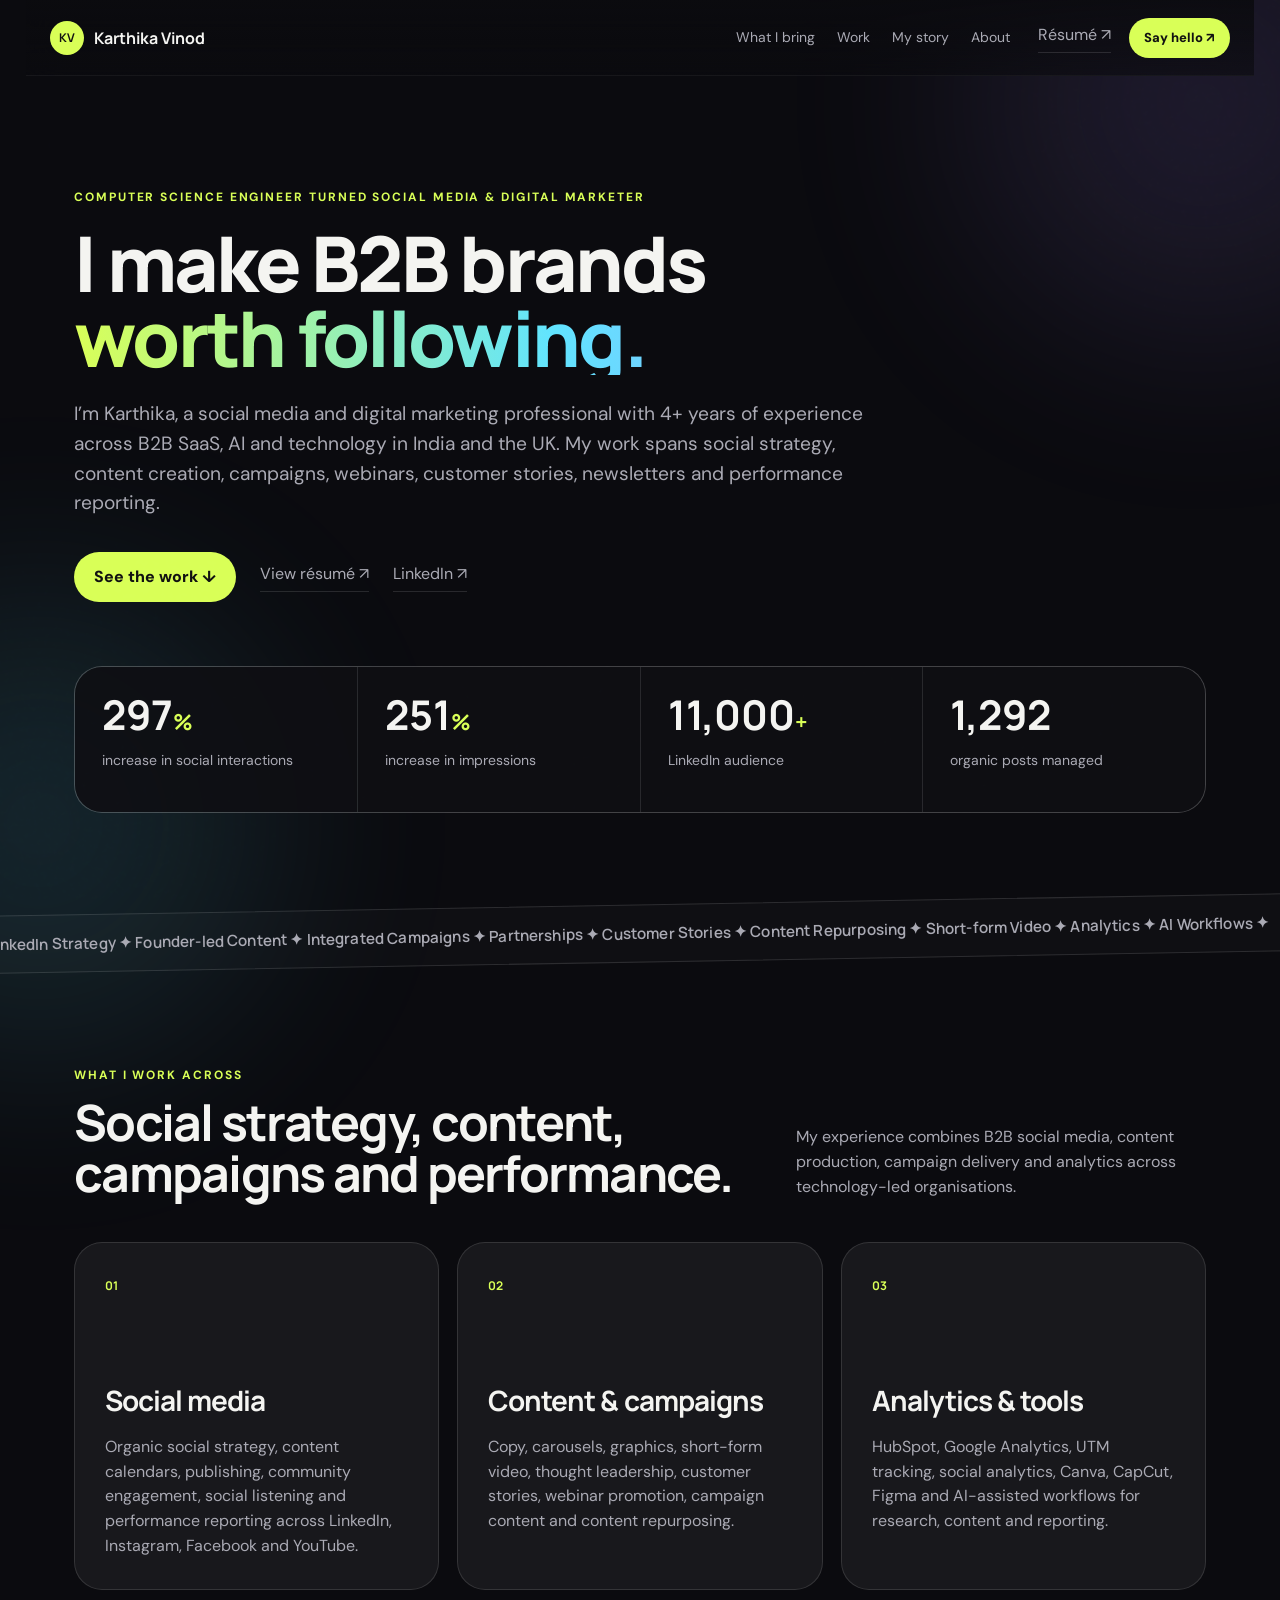
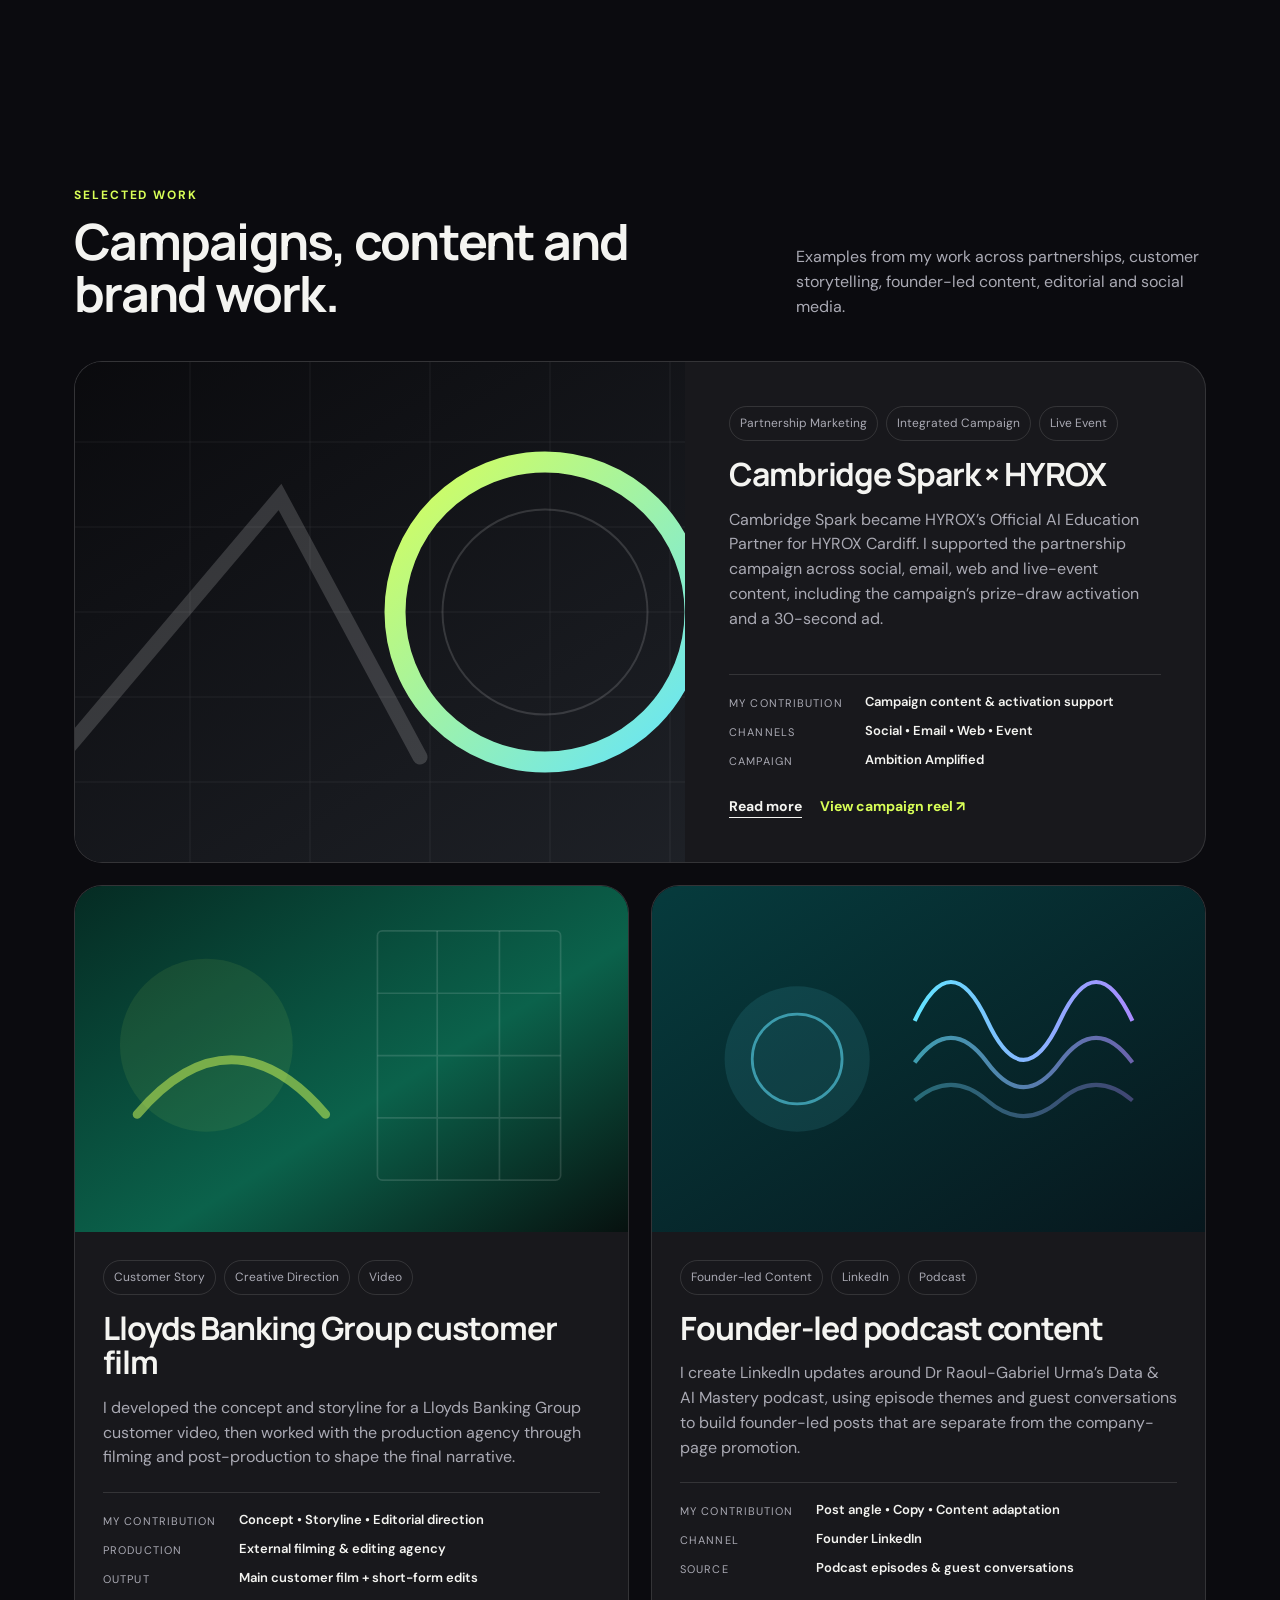
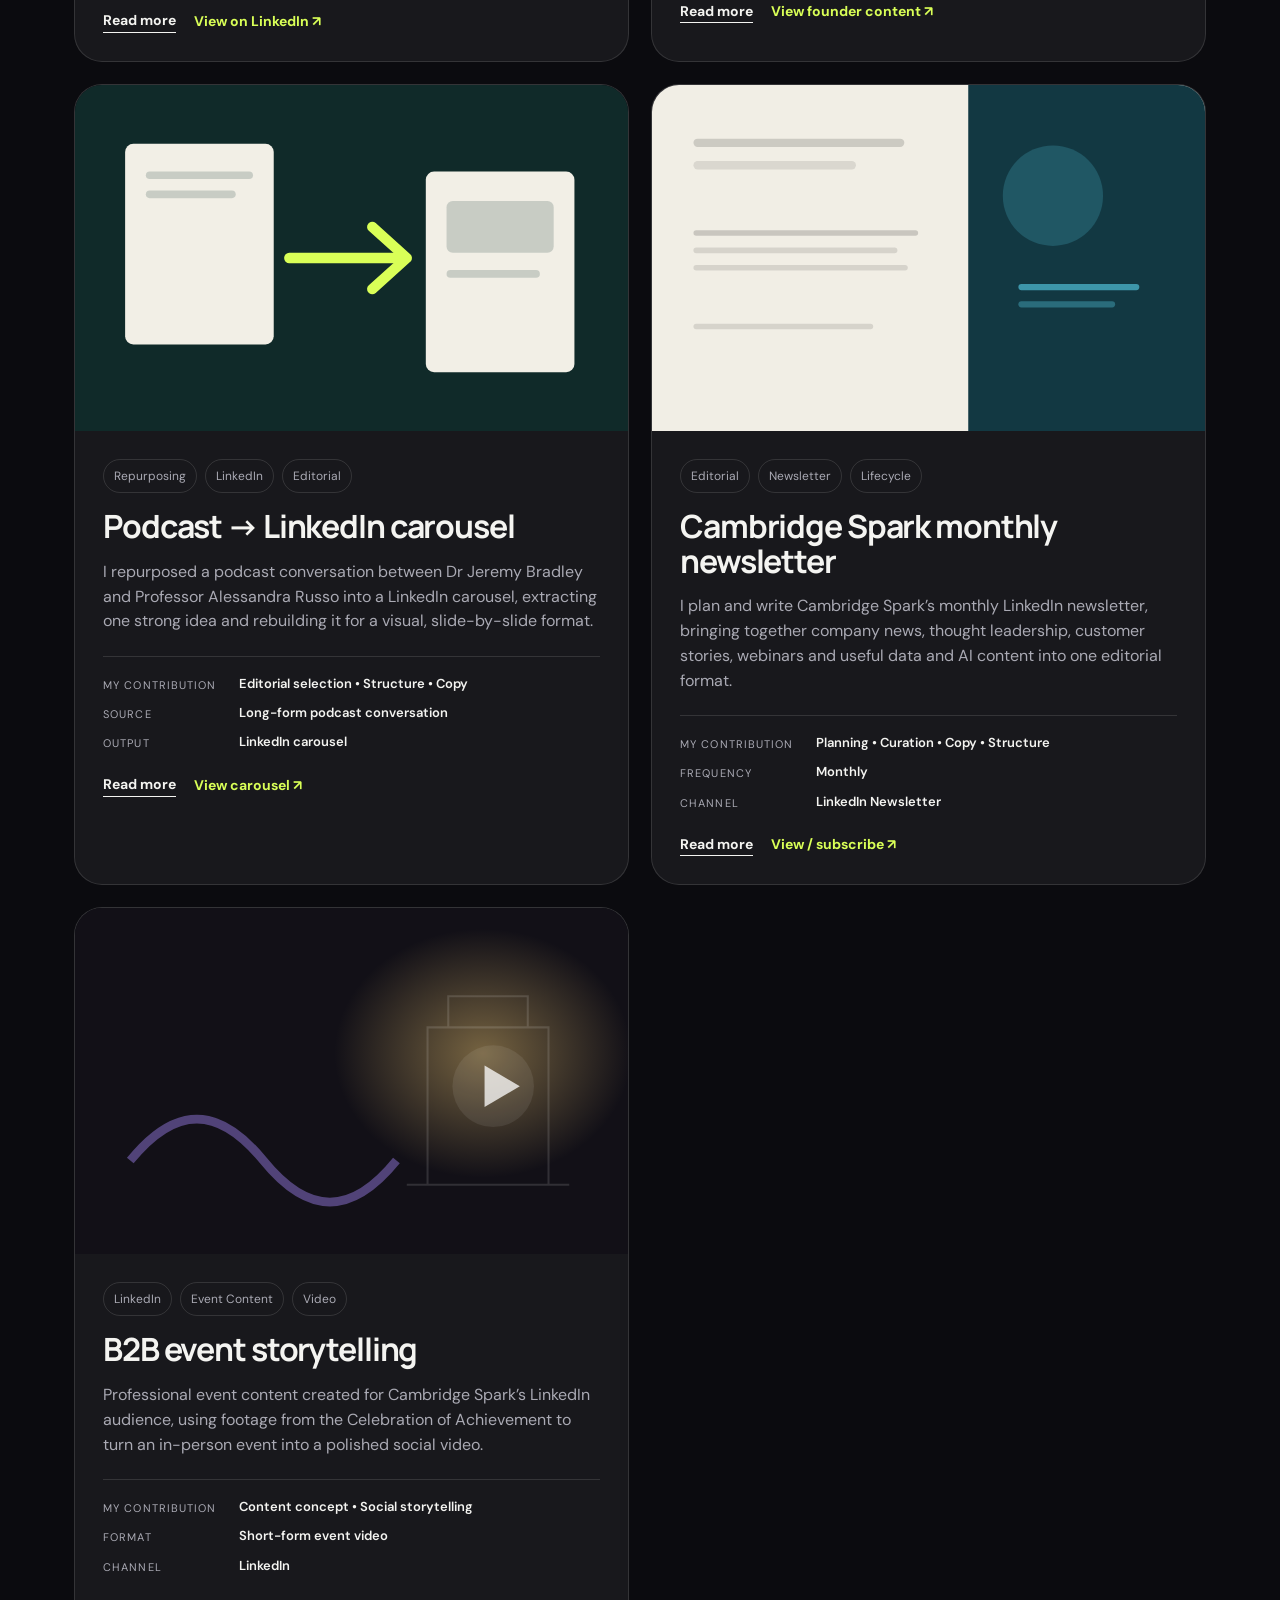
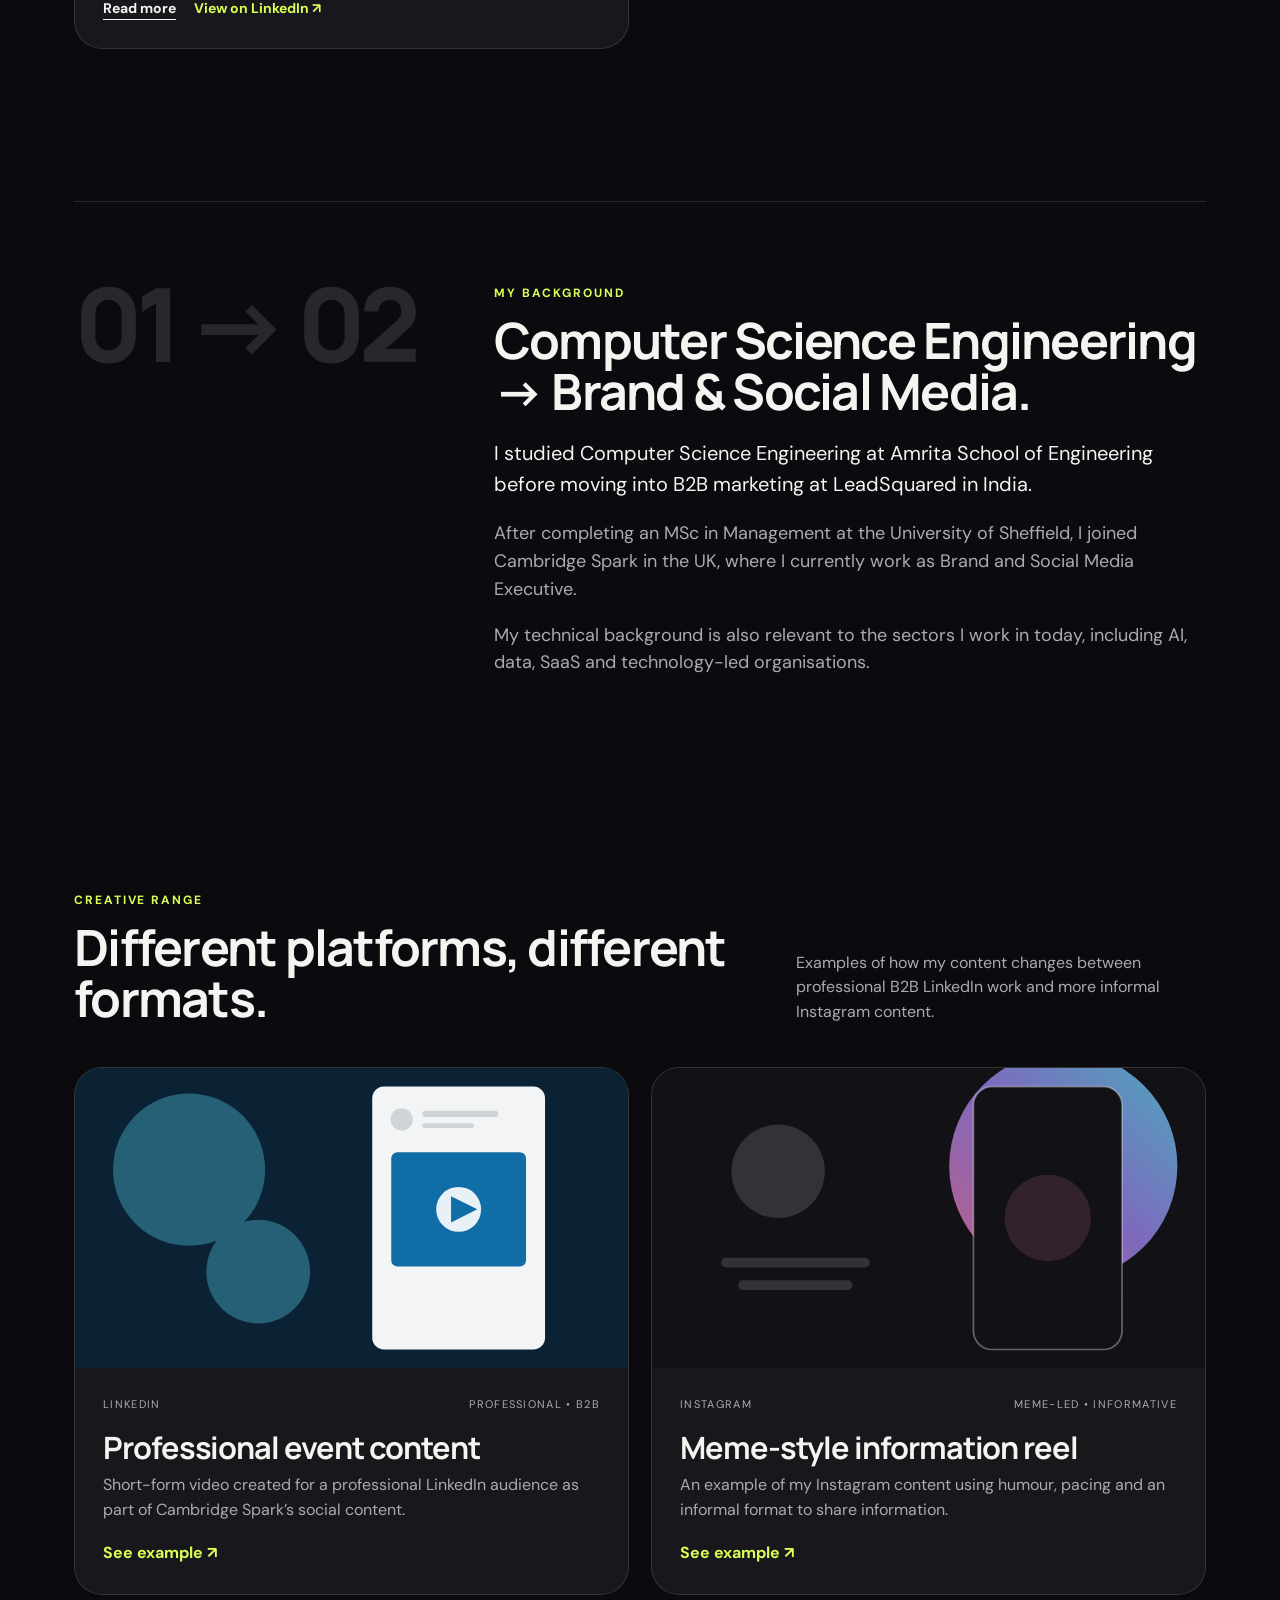
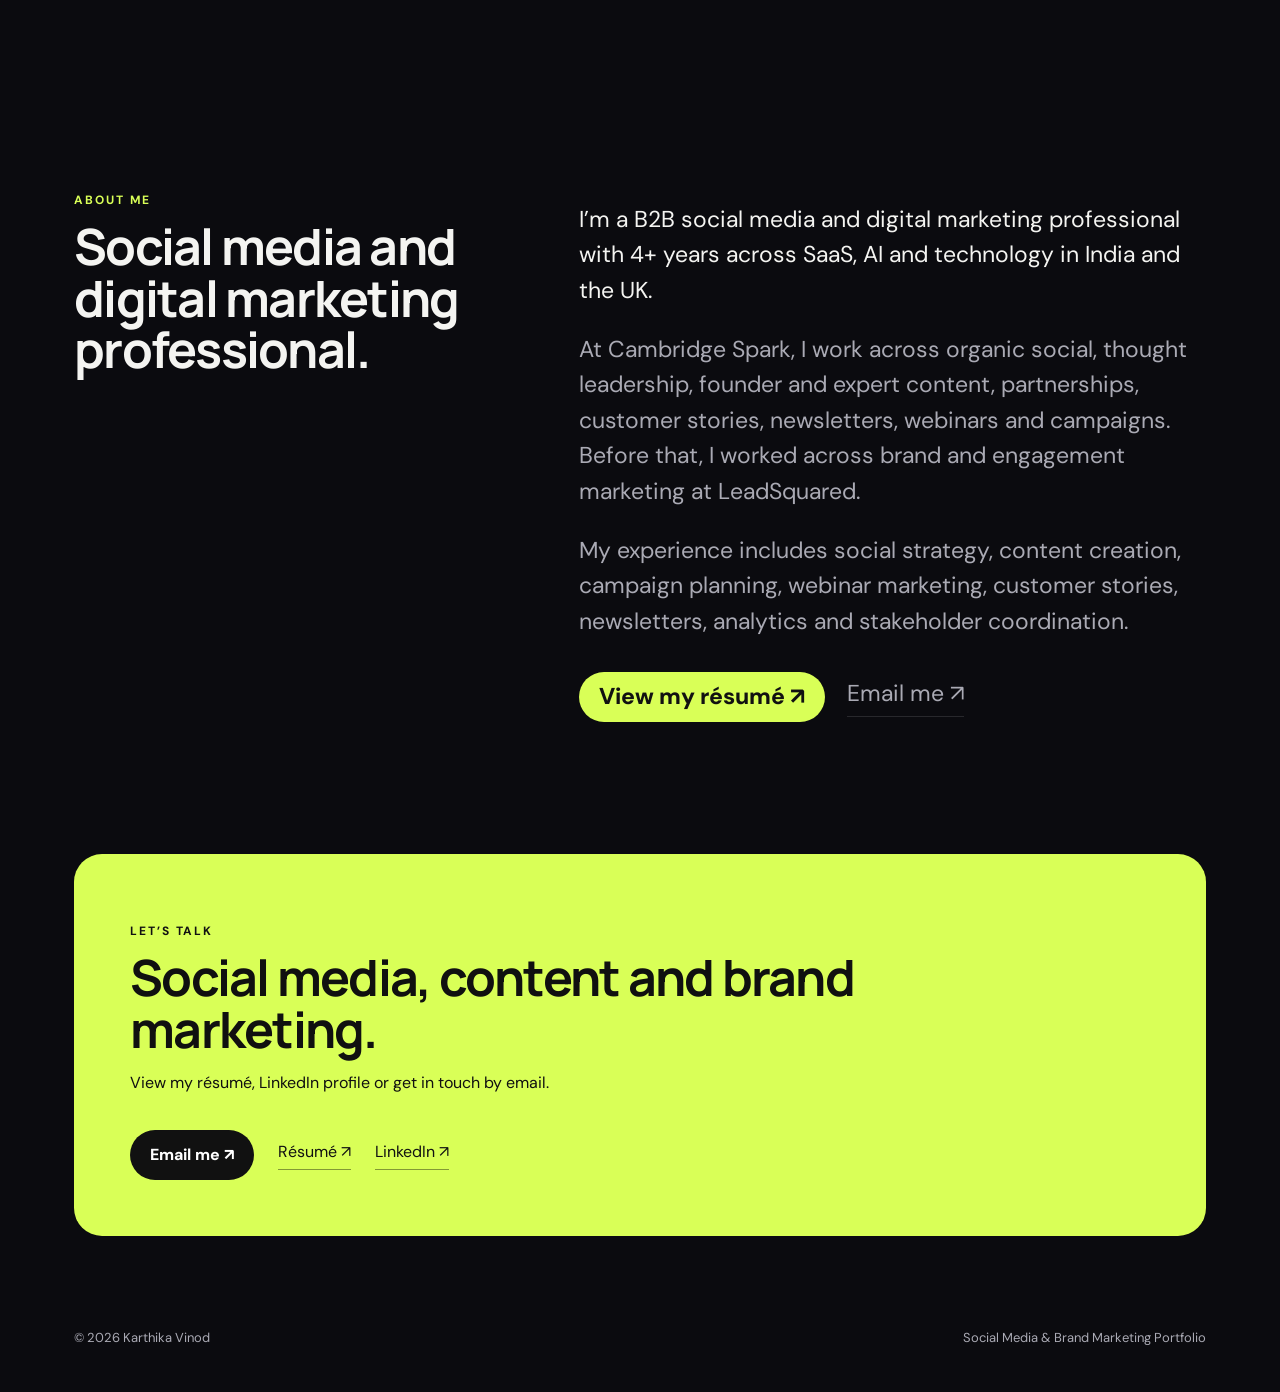
==== index.html @ 97821c0c "initial push" ====
<!doctype html>
<html lang="en">
<head>
  <meta charset="utf-8" />
  <meta name="viewport" content="width=device-width, initial-scale=1" />
  <meta name="description" content="Karthika Vinod — B2B social media, content strategy, campaigns and brand storytelling." />
  <meta name="theme-color" content="#0b0b0f" />
  <title>Karthika Vinod — Social Media & Content Portfolio</title>
  <link rel="preconnect" href="https://fonts.googleapis.com">
  <link rel="preconnect" href="https://fonts.gstatic.com" crossorigin>
  <link href="https://fonts.googleapis.com/css2?family=DM+Sans:wght@400;500;600;700&family=Manrope:wght@500;600;700;800&display=swap" rel="stylesheet">
  <link rel="stylesheet" href="styles.css" />
</head>
<body>
  <div class="noise" aria-hidden="true"></div>
  <div class="orb orb-a" aria-hidden="true"></div>
  <div class="orb orb-b" aria-hidden="true"></div>

  <header class="site-header">
    <a class="brand" href="#top" aria-label="Back to top"><span class="brand-mark">KV</span><span>Karthika Vinod</span></a>
    <nav class="nav" aria-label="Primary navigation">
      <a href="#strengths">What I bring</a>
      <a href="#work">Work</a>
      <a href="#story">My story</a>
      <a href="#about">About</a>
    </nav>
    <div class="header-actions">
      <a class="text-link header-resume" href="resume.html">Résumé ↗</a>
      <a class="button button-small" href="mailto:vinodkarthika2024@gmail.com">Say hello ↗</a>
    </div>
  </header>

  <main id="top">
    <section class="hero section">
      <p class="eyebrow reveal">Computer Science Engineer turned Social Media & Digital Marketer</p>
      <h1 class="hero-title reveal">
        I make B2B brands
        <span class="gradient-text">worth following.</span>
      </h1>
      <p class="hero-copy reveal">
        I’m Karthika, a social media and digital marketing professional with 4+ years of experience across B2B SaaS, AI and technology in India and the UK. My work spans social strategy, content creation, campaigns, webinars, customer stories, newsletters and performance reporting.
      </p>
      <div class="hero-actions reveal">
        <a class="button" href="#work">See the work ↓</a>
        <a class="text-link" href="resume.html">View résumé ↗</a>
        <a class="text-link" href="https://www.linkedin.com/in/karthika-vinod-saritha" target="_blank" rel="noreferrer">LinkedIn ↗</a>
      </div>

      <div class="metrics reveal" aria-label="Selected marketing results">
        <article><strong data-count="297">0</strong><span>%</span><p>increase in social interactions</p></article>
        <article><strong data-count="251">0</strong><span>%</span><p>increase in impressions</p></article>
        <article><strong data-count="11000">0</strong><span>+</span><p>LinkedIn audience</p></article>
        <article><strong data-count="1292">0</strong><span></span><p>organic posts managed</p></article>
      </div>
    </section>

    <section class="ticker" aria-label="Core capabilities">
      <div class="ticker-track">
        <span>LinkedIn Strategy ✦ Founder-led Content ✦ Integrated Campaigns ✦ Partnerships ✦ Customer Stories ✦ Content Repurposing ✦ Short-form Video ✦ Analytics ✦ AI Workflows ✦</span>
        <span aria-hidden="true">LinkedIn Strategy ✦ Founder-led Content ✦ Integrated Campaigns ✦ Partnerships ✦ Customer Stories ✦ Content Repurposing ✦ Short-form Video ✦ Analytics ✦ AI Workflows ✦</span>
      </div>
    </section>

    <section id="strengths" class="section">
      <div class="section-heading reveal">
        <div><p class="eyebrow">What I work across</p><h2>Social strategy, content, campaigns and performance.</h2></div>
        <p>My experience combines B2B social media, content production, campaign delivery and analytics across technology-led organisations.</p>
      </div>
      <div class="strength-grid">
        <article class="strength-card reveal"><span>01</span><h3>Social media</h3><p>Organic social strategy, content calendars, publishing, community engagement, social listening and performance reporting across LinkedIn, Instagram, Facebook and YouTube.</p></article>
        <article class="strength-card reveal"><span>02</span><h3>Content & campaigns</h3><p>Copy, carousels, graphics, short-form video, thought leadership, customer stories, webinar promotion, campaign content and content repurposing.</p></article>
        <article class="strength-card reveal"><span>03</span><h3>Analytics & tools</h3><p>HubSpot, Google Analytics, UTM tracking, social analytics, Canva, CapCut, Figma and AI-assisted workflows for research, content and reporting.</p></article>
      </div>
    </section>

    <section id="work" class="section">
      <div class="section-heading reveal">
        <div><p class="eyebrow">Selected work</p><h2>Campaigns, content and brand work.</h2></div>
        <p>Examples from my work across partnerships, customer storytelling, founder-led content, editorial and social media.</p>
      </div>

      <div class="project-grid">
        <article class="project project-featured reveal" data-project="hyrox">
          <div class="project-visual image-visual"><img class="project-image" src="assets/hyrox-cover.svg" alt="Cambridge Spark x HYROX partnership campaign cover"></div>
          <div class="project-body">
            <div class="tags"><span>Partnership Marketing</span><span>Integrated Campaign</span><span>Live Event</span></div>
            <h3>Cambridge Spark × HYROX</h3>
            <p>Cambridge Spark became HYROX’s Official AI Education Partner for HYROX Cardiff. I supported the partnership campaign across social, email, web and live-event content, including the campaign’s prize-draw activation and a 30-second ad.</p>
            <div class="project-details">
              <div><span>My contribution</span><strong>Campaign content & activation support</strong></div>
              <div><span>Channels</span><strong>Social • Email • Web • Event</strong></div>
              <div><span>Campaign</span><strong>Ambition Amplified</strong></div>
            </div>
            <div class="project-actions"><button class="case-button" type="button" data-open="hyrox">Read more</button><a href="https://www.instagram.com/reel/DXa-N_Osu9W/" target="_blank" rel="noreferrer">View campaign reel ↗</a></div>
          </div>
        </article>

        <article class="project reveal" data-project="lloyds">
          <div class="project-visual image-visual"><img class="project-image" src="assets/lloyds-cover.svg" alt="Lloyds Banking Group customer story cover"></div>
          <div class="project-body">
            <div class="tags"><span>Customer Story</span><span>Creative Direction</span><span>Video</span></div>
            <h3>Lloyds Banking Group customer film</h3>
            <p>I developed the concept and storyline for a Lloyds Banking Group customer video, then worked with the production agency through filming and post-production to shape the final narrative.</p>
            <div class="project-details">
              <div><span>My contribution</span><strong>Concept • Storyline • Editorial direction</strong></div>
              <div><span>Production</span><strong>External filming & editing agency</strong></div>
              <div><span>Output</span><strong>Main customer film + short-form edits</strong></div>
            </div>
            <div class="project-actions"><button class="case-button" type="button" data-open="lloyds">Read more</button><a href="https://www.linkedin.com/feed/update/urn:li:activity:7503075542955511808" target="_blank" rel="noreferrer">View on LinkedIn ↗</a></div>
          </div>
        </article>

        <article class="project reveal" data-project="founder">
          <div class="project-visual image-visual"><img class="project-image" src="assets/founder-cover.svg" alt="Data and AI Mastery founder-led content cover"></div>
          <div class="project-body">
            <div class="tags"><span>Founder-led Content</span><span>LinkedIn</span><span>Podcast</span></div>
            <h3>Founder-led podcast content</h3>
            <p>I create LinkedIn updates around Dr Raoul-Gabriel Urma’s Data & AI Mastery podcast, using episode themes and guest conversations to build founder-led posts that are separate from the company-page promotion.</p>
            <div class="project-details">
              <div><span>My contribution</span><strong>Post angle • Copy • Content adaptation</strong></div>
              <div><span>Channel</span><strong>Founder LinkedIn</strong></div>
              <div><span>Source</span><strong>Podcast episodes & guest conversations</strong></div>
            </div>
            <div class="project-actions"><button class="case-button" type="button" data-open="founder">Read more</button><a href="https://lnkd.in/p/eGTGr_Jq" target="_blank" rel="noreferrer">View founder content ↗</a></div>
          </div>
        </article>

        <article class="project reveal" data-project="repurpose">
          <div class="project-visual image-visual"><img class="project-image" src="assets/repurpose-cover.svg" alt="Podcast to LinkedIn carousel content repurposing cover"></div>
          <div class="project-body">
            <div class="tags"><span>Repurposing</span><span>LinkedIn</span><span>Editorial</span></div>
            <h3>Podcast → LinkedIn carousel</h3>
            <p>I repurposed a podcast conversation between Dr Jeremy Bradley and Professor Alessandra Russo into a LinkedIn carousel, extracting one strong idea and rebuilding it for a visual, slide-by-slide format.</p>
            <div class="project-details">
              <div><span>My contribution</span><strong>Editorial selection • Structure • Copy</strong></div>
              <div><span>Source</span><strong>Long-form podcast conversation</strong></div>
              <div><span>Output</span><strong>LinkedIn carousel</strong></div>
            </div>
            <div class="project-actions"><button class="case-button" type="button" data-open="repurpose">Read more</button><a href="https://www.linkedin.com/feed/update/urn:li:activity:7528792040151744512" target="_blank" rel="noreferrer">View carousel ↗</a></div>
          </div>
        </article>

        <article class="project reveal" data-project="newsletter">
          <div class="project-visual image-visual"><img class="project-image" src="assets/newsletter-cover.svg" alt="Cambridge Spark monthly newsletter cover"></div>
          <div class="project-body">
            <div class="tags"><span>Editorial</span><span>Newsletter</span><span>Lifecycle</span></div>
            <h3>Cambridge Spark monthly newsletter</h3>
            <p>I plan and write Cambridge Spark’s monthly LinkedIn newsletter, bringing together company news, thought leadership, customer stories, webinars and useful data and AI content into one editorial format.</p>
            <div class="project-details">
              <div><span>My contribution</span><strong>Planning • Curation • Copy • Structure</strong></div>
              <div><span>Frequency</span><strong>Monthly</strong></div>
              <div><span>Channel</span><strong>LinkedIn Newsletter</strong></div>
            </div>
            <div class="project-actions"><button class="case-button" type="button" data-open="newsletter">Read more</button><a href="https://www.linkedin.com/build-relation/newsletter-follow?entityUrn=7254837648303808512" target="_blank" rel="noreferrer">View / subscribe ↗</a></div>
          </div>
        </article>

        <article class="project reveal" data-project="eventvideo">
          <div class="project-visual image-visual"><img class="project-image" src="assets/event-video-cover.svg" alt="Professional B2B event video cover"></div>
          <div class="project-body">
            <div class="tags"><span>LinkedIn</span><span>Event Content</span><span>Video</span></div>
            <h3>B2B event storytelling</h3>
            <p>Professional event content created for Cambridge Spark’s LinkedIn audience, using footage from the Celebration of Achievement to turn an in-person event into a polished social video.</p>
            <div class="project-details">
              <div><span>My contribution</span><strong>Content concept • Social storytelling</strong></div>
              <div><span>Format</span><strong>Short-form event video</strong></div>
              <div><span>Channel</span><strong>LinkedIn</strong></div>
            </div>
            <div class="project-actions"><button class="case-button" type="button" data-open="eventvideo">Read more</button><a href="https://www.linkedin.com/feed/update/urn:li:activity:7495420670923800576" target="_blank" rel="noreferrer">View on LinkedIn ↗</a></div>
          </div>
        </article>
      </div>
    </section>

    <section id="story" class="section story-section">
      <div class="story-grid">
        <div class="story-number reveal">01 → 02</div>
        <div class="story-copy reveal">
          <p class="eyebrow">My background</p>
          <h2>Computer Science Engineering → Brand & Social Media.</h2>
          <p>I studied Computer Science Engineering at Amrita School of Engineering before moving into B2B marketing at LeadSquared in India.</p>
          <p>After completing an MSc in Management at the University of Sheffield, I joined Cambridge Spark in the UK, where I currently work as Brand and Social Media Executive.</p>
          <p>My technical background is also relevant to the sectors I work in today, including AI, data, SaaS and technology-led organisations.</p>
        </div>
      </div>
    </section>

    <section id="range" class="section range-section">
      <div class="section-heading reveal">
        <div><p class="eyebrow">Creative range</p><h2>Different platforms, different formats.</h2></div>
        <p>Examples of how my content changes between professional B2B LinkedIn work and more informal Instagram content.</p>
      </div>
      <div class="range-grid">
        <article class="range-card reveal">
          <img class="range-image" src="assets/linkedin-cover.svg" alt="LinkedIn B2B content visual">
          <div class="range-copy">
            <div class="range-topline"><span>LinkedIn</span><span>Professional • B2B</span></div>
            <h3>Professional event content</h3>
            <p>Short-form video created for a professional LinkedIn audience as part of Cambridge Spark’s social content.</p>
            <a href="https://www.linkedin.com/feed/update/urn:li:activity:7495420670923800576" target="_blank" rel="noreferrer">See example ↗</a>
          </div>
        </article>
        <article class="range-card reveal">
          <img class="range-image" src="assets/instagram-cover.svg" alt="Instagram short-form content visual">
          <div class="range-copy">
            <div class="range-topline"><span>Instagram</span><span>Meme-led • Informative</span></div>
            <h3>Meme-style information reel</h3>
            <p>An example of my Instagram content using humour, pacing and an informal format to share information.</p>
            <a href="https://www.instagram.com/reel/DfH8SiNI0qn/" target="_blank" rel="noreferrer">See example ↗</a>
          </div>
        </article>
      </div>
    </section>

    <section id="about" class="section about-section">
      <div class="about-grid">
        <div class="reveal"><p class="eyebrow">About me</p><h2>Social media and digital marketing professional.</h2></div>
        <div class="about-copy reveal">
          <p>I’m a B2B social media and digital marketing professional with 4+ years across SaaS, AI and technology in India and the UK.</p>
          <p>At Cambridge Spark, I work across organic social, thought leadership, founder and expert content, partnerships, customer stories, newsletters, webinars and campaigns. Before that, I worked across brand and engagement marketing at LeadSquared.</p>
          <p>My experience includes social strategy, content creation, campaign planning, webinar marketing, customer stories, newsletters, analytics and stakeholder coordination.</p>
          <div class="about-actions">
            <a class="button" href="resume.html">View my résumé ↗</a>
            <a class="text-link" href="mailto:vinodkarthika2024@gmail.com">Email me ↗</a>
          </div>
        </div>
      </div>
    </section>

    <section class="section contact-section">
      <div class="contact-card reveal">
        <p class="eyebrow">Let’s talk</p>
        <h2>Social media, content and brand marketing.</h2>
        <p>View my résumé, LinkedIn profile or get in touch by email.</p>
        <div class="hero-actions">
          <a class="button" href="mailto:vinodkarthika2024@gmail.com">Email me ↗</a>
          <a class="text-link" href="resume.html">Résumé ↗</a>
          <a class="text-link" href="https://www.linkedin.com/in/karthika-vinod-saritha" target="_blank" rel="noreferrer">LinkedIn ↗</a>
        </div>
      </div>
    </section>
  </main>

  <footer><span>© <span id="year"></span> Karthika Vinod</span><span>Social Media & Brand Marketing Portfolio</span></footer>

  <div class="modal" id="case-modal" aria-hidden="true" role="dialog" aria-modal="true" aria-labelledby="modal-title">
    <div class="modal-backdrop" data-close></div>
    <div class="modal-panel" role="document">
      <button class="modal-close" type="button" aria-label="Close case study" data-close>×</button>
      <p class="eyebrow" id="modal-kicker"></p>
      <h2 id="modal-title"></h2>
      <div id="modal-content"></div>
      <a id="modal-link" class="button" href="#" target="_blank" rel="noreferrer">View the work ↗</a>
    </div>
  </div>

  <script src="script.js"></script>
</body>
</html>
---- styles.css ----
:root{
  --bg:#0b0b0f;--surface:rgba(255,255,255,.055);--surface-strong:rgba(255,255,255,.09);
  --text:#f4f4f1;--muted:#aaaab4;--line:rgba(255,255,255,.12);--lime:#d9ff57;
  --violet:#a98bff;--cyan:#61e4ff;--pink:#ff7eb6;--max:1180px;--radius:28px
}
*{box-sizing:border-box}html{scroll-behavior:smooth}body{margin:0;background:var(--bg);color:var(--text);font-family:"DM Sans",sans-serif;line-height:1.55;overflow-x:hidden}a{color:inherit;text-decoration:none}button{font:inherit}::selection{background:var(--lime);color:#111}
.noise{position:fixed;inset:0;pointer-events:none;z-index:50;opacity:.035;mix-blend-mode:soft-light;background-image:url("data:image/svg+xml,%3Csvg viewBox='0 0 180 180' xmlns='http://www.w3.org/2000/svg'%3E%3Cfilter id='n'%3E%3CfeTurbulence type='fractalNoise' baseFrequency='.9' numOctaves='4' stitchTiles='stitch'/%3E%3C/filter%3E%3Crect width='100%25' height='100%25' filter='url(%23n)' opacity='.8'/%3E%3C/svg%3E")}
.orb{position:fixed;width:36vw;height:36vw;border-radius:50%;filter:blur(110px);opacity:.12;z-index:-1;animation:float 12s ease-in-out infinite}.orb-a{background:var(--violet);top:-10vw;right:-12vw}.orb-b{background:var(--cyan);bottom:-12vw;left:-15vw;animation-delay:-4s}@keyframes float{50%{transform:translate3d(5vw,4vw,0) scale(1.08)}}
.site-header{position:sticky;top:0;z-index:40;height:76px;display:flex;align-items:center;gap:28px;max-width:calc(var(--max) + 48px);margin:auto;padding:0 24px;backdrop-filter:blur(18px);-webkit-backdrop-filter:blur(18px)}
.site-header:before{content:"";position:absolute;inset:0;z-index:-1;background:linear-gradient(to bottom,rgba(11,11,15,.9),rgba(11,11,15,.62));border-bottom:1px solid rgba(255,255,255,.05)}
.brand{display:flex;align-items:center;gap:10px;font-weight:700;font-family:"Manrope",sans-serif;margin-right:auto}.brand-mark{width:34px;height:34px;display:grid;place-items:center;border-radius:50%;background:var(--lime);color:#111;font-size:12px}.nav{display:flex;gap:22px;color:var(--muted);font-size:14px}.nav a:hover{color:var(--text)}.header-actions{display:flex;align-items:center;gap:18px}
.section{max-width:var(--max);margin:0 auto;padding:92px 24px}.hero{padding-top:100px}.eyebrow{text-transform:uppercase;letter-spacing:.16em;font-size:12px;font-weight:700;color:var(--lime)}
.hero-title,h2,h3{font-family:"Manrope",sans-serif;letter-spacing:-.035em}.hero-title{max-width:1000px;margin:18px 0 24px;font-size:clamp(48px,6vw,78px);line-height:.98;font-weight:800}.gradient-text{display:block;color:transparent;background:linear-gradient(90deg,var(--lime),var(--cyan) 48%,var(--violet));-webkit-background-clip:text;background-clip:text}.hero-copy{max-width:800px;color:var(--muted);font-size:clamp(17px,1.5vw,20px)}.hero-actions{display:flex;align-items:center;gap:24px;margin-top:34px;flex-wrap:wrap}
.button{display:inline-flex;align-items:center;justify-content:center;min-height:50px;padding:0 20px;border-radius:999px;background:var(--lime);color:#111;font-weight:800;transition:.25s}.button:hover{transform:translateY(-2px);box-shadow:0 10px 35px rgba(217,255,87,.18)}.button-small{min-height:40px;padding:0 15px;font-size:13px}.text-link{color:var(--muted);border-bottom:1px solid var(--line);padding-bottom:4px;transition:.2s}.text-link:hover{color:var(--text);border-color:var(--text)}
.metrics{display:grid;grid-template-columns:repeat(4,1fr);gap:1px;margin-top:64px;background:var(--line);border:1px solid var(--line);border-radius:var(--radius);overflow:hidden}.metrics article{background:rgba(11,11,15,.88);padding:27px;min-height:145px}.metrics strong{font:700 clamp(28px,3.2vw,44px)/1 "Manrope",sans-serif}.metrics article>span{font:700 22px "Manrope",sans-serif;color:var(--lime)}.metrics p{color:var(--muted);margin:12px 0 0;font-size:14px}
.ticker{overflow:hidden;border-block:1px solid var(--line);padding:17px 0;background:rgba(255,255,255,.02);transform:rotate(-1deg) scale(1.02)}.ticker-track{display:flex;width:max-content;animation:ticker 30s linear infinite}.ticker span{white-space:nowrap;color:var(--muted);font:600 15px "Manrope",sans-serif;padding-right:18px}@keyframes ticker{to{transform:translateX(-50%)}}
.section-heading{display:flex;align-items:end;justify-content:space-between;gap:40px;margin-bottom:42px}.section-heading h2,.about-grid h2,.contact-card h2,.story-copy h2{font-size:clamp(32px,4vw,50px);line-height:1.03;margin:10px 0 0;max-width:780px}.section-heading>p{max-width:410px;color:var(--muted);margin:0}
.strength-grid{display:grid;grid-template-columns:repeat(3,1fr);gap:18px}.strength-card{border:1px solid var(--line);border-radius:var(--radius);padding:30px;background:var(--surface);min-height:285px}.strength-card>span,.process-step>span{font:700 12px "Manrope";color:var(--lime)}.strength-card h3{font-size:28px;margin:82px 0 12px}.strength-card p{color:var(--muted);margin:0}
.project-grid{display:grid;grid-template-columns:repeat(2,minmax(0,1fr));gap:22px}.project{border:1px solid var(--line);border-radius:var(--radius);overflow:hidden;background:var(--surface);transition:transform .35s ease,border-color .35s ease,background .35s ease}.project:hover{transform:translateY(-7px);border-color:rgba(255,255,255,.24);background:var(--surface-strong)}.project-featured{grid-column:1/-1;display:grid;grid-template-columns:1.08fr .92fr}.project-visual{min-height:320px;position:relative;overflow:hidden;background:#111218}.project-featured .project-visual{min-height:430px}.project-image{width:100%;height:100%;min-height:inherit;object-fit:cover;display:block;transition:transform .6s cubic-bezier(.2,.7,.2,1)}.project:hover .project-image{transform:scale(1.02)}.project-body{padding:28px}.project-featured .project-body{display:flex;flex-direction:column;justify-content:center;padding:44px}.tags{display:flex;flex-wrap:wrap;gap:8px;margin-bottom:16px}.tags span{font-size:12px;padding:7px 10px;border:1px solid var(--line);border-radius:999px;color:var(--muted)}.project-kicker{margin:0 0 10px!important;color:var(--lime)!important;font-size:13px!important;font-weight:700}.project h3{margin:0;font-size:clamp(24px,2.5vw,33px);line-height:1.08}.project p{color:var(--muted)}.project-actions{display:flex;gap:18px;align-items:center;margin-top:22px;flex-wrap:wrap}.project-actions a,.case-button{font-weight:700;font-size:14px}.case-button{border:0;background:none;padding:0;color:var(--text);cursor:pointer;border-bottom:1px solid var(--text)}.project-actions a{color:var(--lime)}
.story-section{padding-top:60px}.story-grid{display:grid;grid-template-columns:.42fr 1.58fr;gap:80px;border-top:1px solid var(--line);padding-top:70px}.story-number{font:800 clamp(54px,8vw,110px)/1 "Manrope";letter-spacing:-.07em;color:rgba(255,255,255,.12);white-space:nowrap}.story-copy{max-width:820px}.story-copy>p:not(.eyebrow){color:var(--muted);font-size:18px}.story-copy>p:nth-of-type(2){color:var(--text);font-size:20px}
.range-grid{display:grid;grid-template-columns:1fr 1fr;gap:22px}.range-card{border-radius:var(--radius);position:relative;overflow:hidden;border:1px solid var(--line);background:var(--surface);display:flex;flex-direction:column;min-height:0}.range-image{position:relative;width:100%;height:300px;object-fit:cover;display:block;transition:transform .6s cubic-bezier(.2,.7,.2,1)}.range-card:hover .range-image{transform:scale(1.02)}.range-overlay{display:none}.range-card>*:not(.range-image){position:relative;z-index:2}.range-topline{display:flex;justify-content:space-between;gap:16px;font-size:11px;text-transform:uppercase;letter-spacing:.12em;color:var(--muted);margin-bottom:18px}.range-card h3{font-size:clamp(25px,2.4vw,32px);line-height:1.05;margin:0 0 10px}.range-card p{max-width:520px;color:var(--muted);margin:0}.range-card a{margin-top:18px;font-weight:700;color:var(--lime)}
.process-grid{display:grid;grid-template-columns:repeat(4,1fr);border:1px solid var(--line);border-radius:var(--radius);overflow:hidden}.process-step{padding:28px;min-height:280px;border-right:1px solid var(--line);background:rgba(255,255,255,.025);transition:.3s}.process-step:last-child{border-right:0}.process-step:hover{background:rgba(255,255,255,.07)}.process-step h3{font-size:25px;margin:68px 0 12px}.process-step p{color:var(--muted);font-size:14px}
.about-grid{display:grid;grid-template-columns:.82fr 1.18fr;gap:70px}.about-copy{font-size:clamp(18px,1.8vw,23px);color:var(--muted)}.about-copy p:first-child{color:var(--text)}.about-actions{display:flex;align-items:center;gap:22px;margin-top:32px;flex-wrap:wrap}
.contact-section{padding-top:40px}.contact-card{padding:56px;border-radius:var(--radius);background:var(--lime);color:#101010}.contact-card .eyebrow{color:#111}.contact-card p{max-width:680px}.contact-card .button{background:#111;color:#fff}.contact-card .text-link{color:#111;border-color:rgba(0,0,0,.4)}
footer{max-width:var(--max);margin:auto;padding:0 24px 44px;display:flex;justify-content:space-between;color:var(--muted);font-size:13px}.reveal{opacity:0;transform:translateY(24px);transition:opacity .75s cubic-bezier(.2,.7,.2,1),transform .75s cubic-bezier(.2,.7,.2,1)}.reveal.visible{opacity:1;transform:none}
.modal{position:fixed;inset:0;z-index:100;display:none}.modal.open{display:block}.modal-backdrop{position:absolute;inset:0;background:rgba(0,0,0,.74);backdrop-filter:blur(10px)}.modal-panel{position:absolute;right:18px;top:18px;bottom:18px;width:min(620px,calc(100vw - 36px));overflow:auto;border-radius:26px;background:#15151b;border:1px solid var(--line);padding:54px 46px 44px;animation:panelIn .35s ease both}@keyframes panelIn{from{transform:translateX(35px);opacity:0}}.modal-close{position:absolute;right:22px;top:18px;border:0;background:none;color:#fff;font-size:34px;cursor:pointer}.modal-panel h2{font-size:34px;line-height:1.02;margin:12px 0 26px}.modal-panel h4{font:700 15px "Manrope";margin:26px 0 7px}.modal-panel p{color:var(--muted)}.modal-panel .button{margin-top:25px}
@media(max-width:900px){.nav{display:none}.header-resume{display:none}.metrics{grid-template-columns:1fr 1fr}.strength-grid{grid-template-columns:1fr}.project-grid{grid-template-columns:1fr}.project-featured{grid-column:auto;display:block}.project-featured .project-visual{min-height:370px}.range-grid,.about-grid,.story-grid{grid-template-columns:1fr}.story-grid{gap:20px}.process-grid{grid-template-columns:1fr 1fr}.process-step:nth-child(2){border-right:0}.process-step{border-bottom:1px solid var(--line)}.section-heading{display:block}.section-heading>p{margin-top:18px}}
@media(max-width:600px){.site-header{height:66px;padding:0 18px}.brand span:last-child{display:none}.section{padding:78px 18px}.hero-title{font-size:clamp(42px,12vw,56px)}.metrics{grid-template-columns:1fr 1fr;margin-top:56px}.metrics article{padding:20px;min-height:126px}.project-body,.project-featured .project-body{padding:24px}.range-image{height:240px}.range-copy{padding:24px}.process-grid{grid-template-columns:1fr}.process-step{border-right:0;min-height:220px}.process-step h3{margin-top:52px}.contact-card{padding:38px 26px}footer{padding:0 18px 30px;flex-direction:column;gap:8px}.modal-panel{padding:50px 28px 34px}}

.range-copy{padding:28px;display:flex;flex-direction:column;flex:1}

.project-details{
  display:grid;
  gap:10px;
  margin:22px 0 4px;
  padding-top:18px;
  border-top:1px solid var(--line);
}
.project-details div{
  display:grid;
  grid-template-columns:120px 1fr;
  gap:16px;
  align-items:start;
}
.project-details span{
  color:var(--muted);
  font-size:11px;
  text-transform:uppercase;
  letter-spacing:.1em;
  padding-top:2px;
}
.project-details strong{
  font-size:13px;
  line-height:1.45;
  font-weight:600;
  color:var(--text);
}
.project-featured .project-details{margin-top:26px}
@media(max-width:600px){
  .project-details div{grid-template-columns:1fr;gap:2px}
}
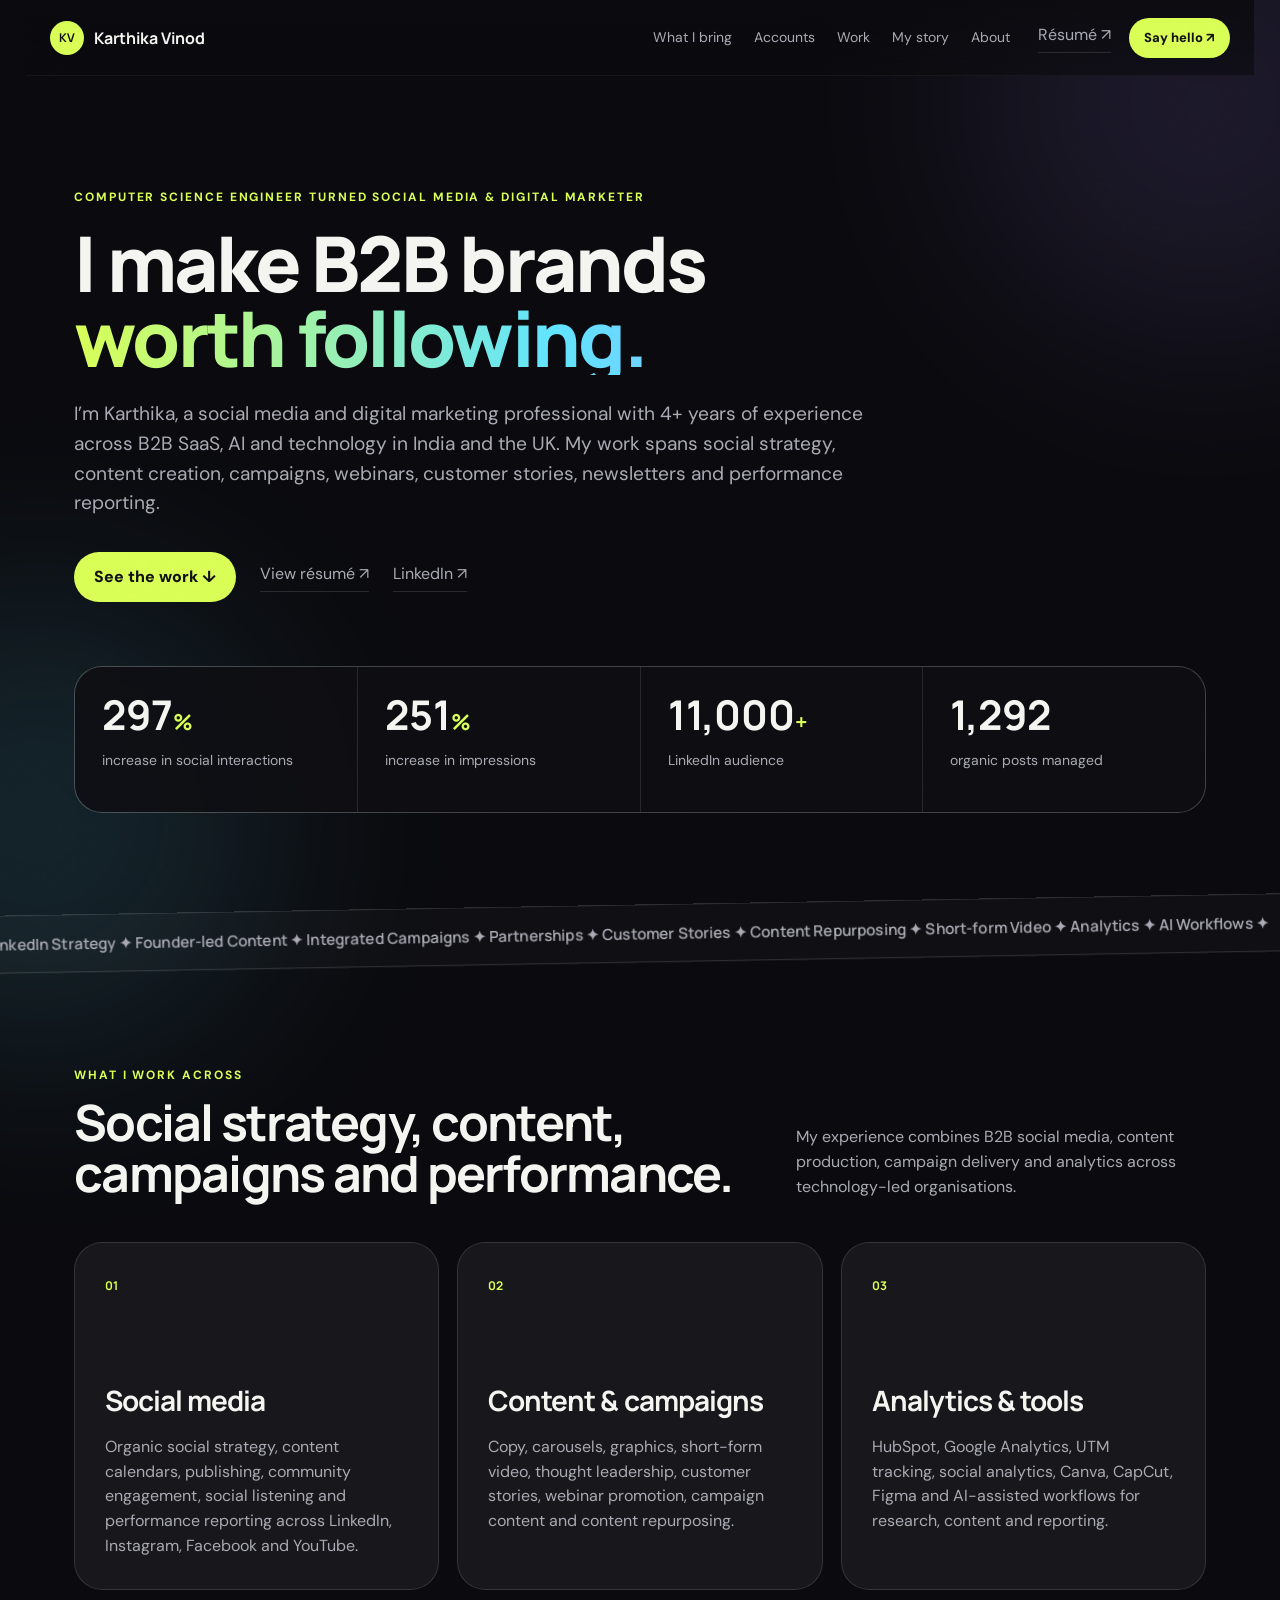
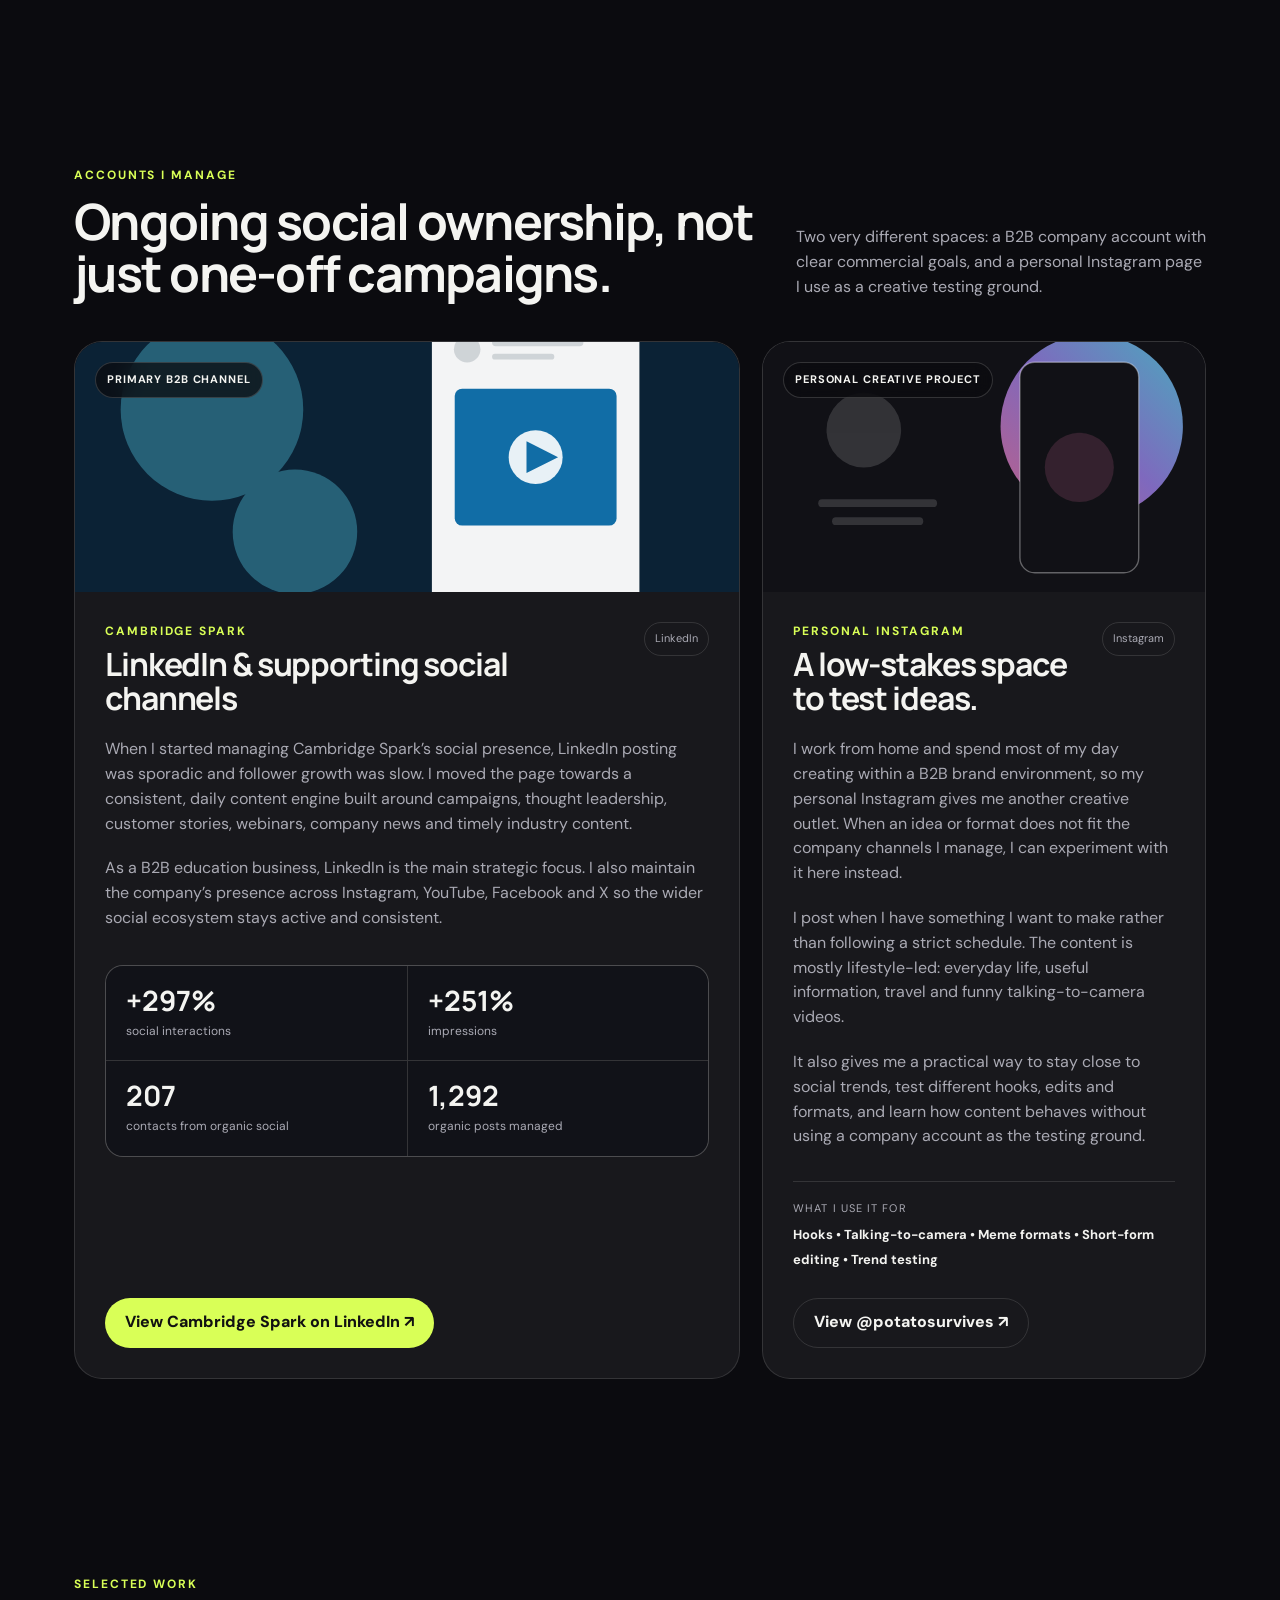
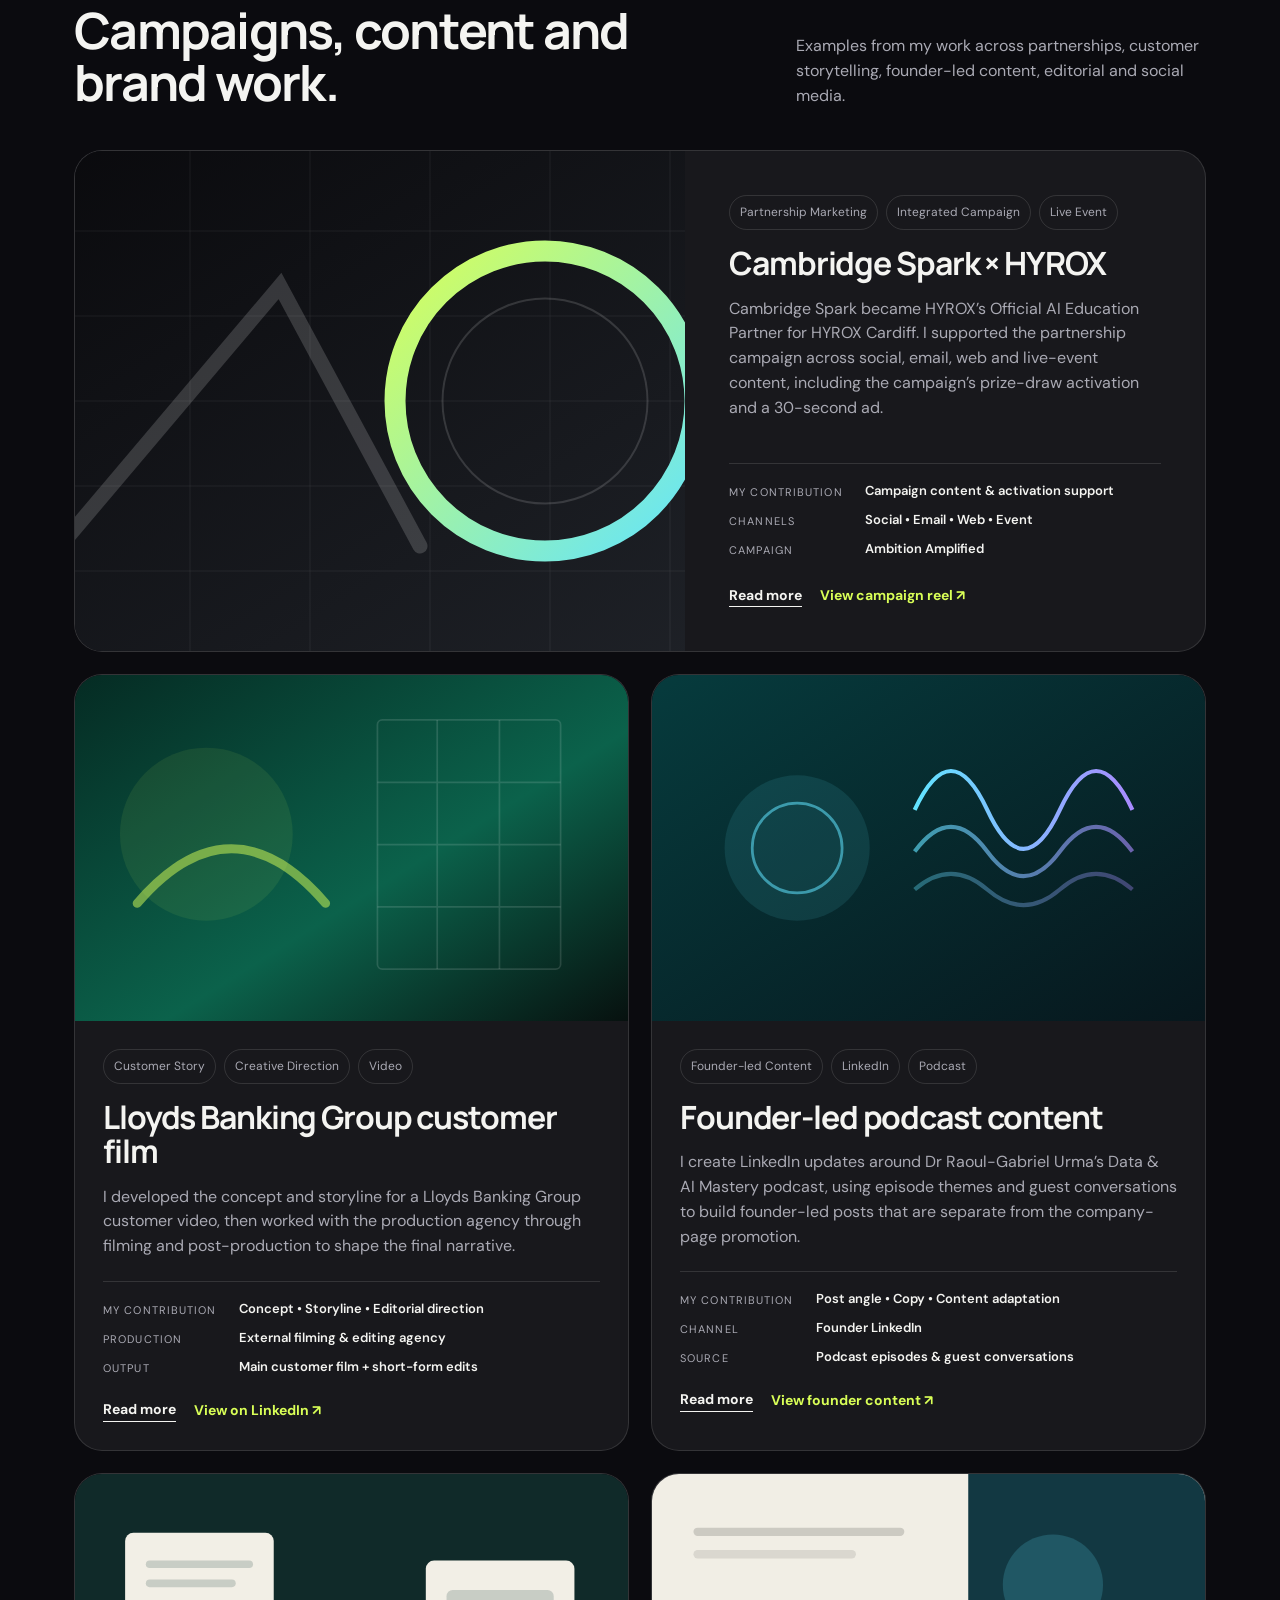
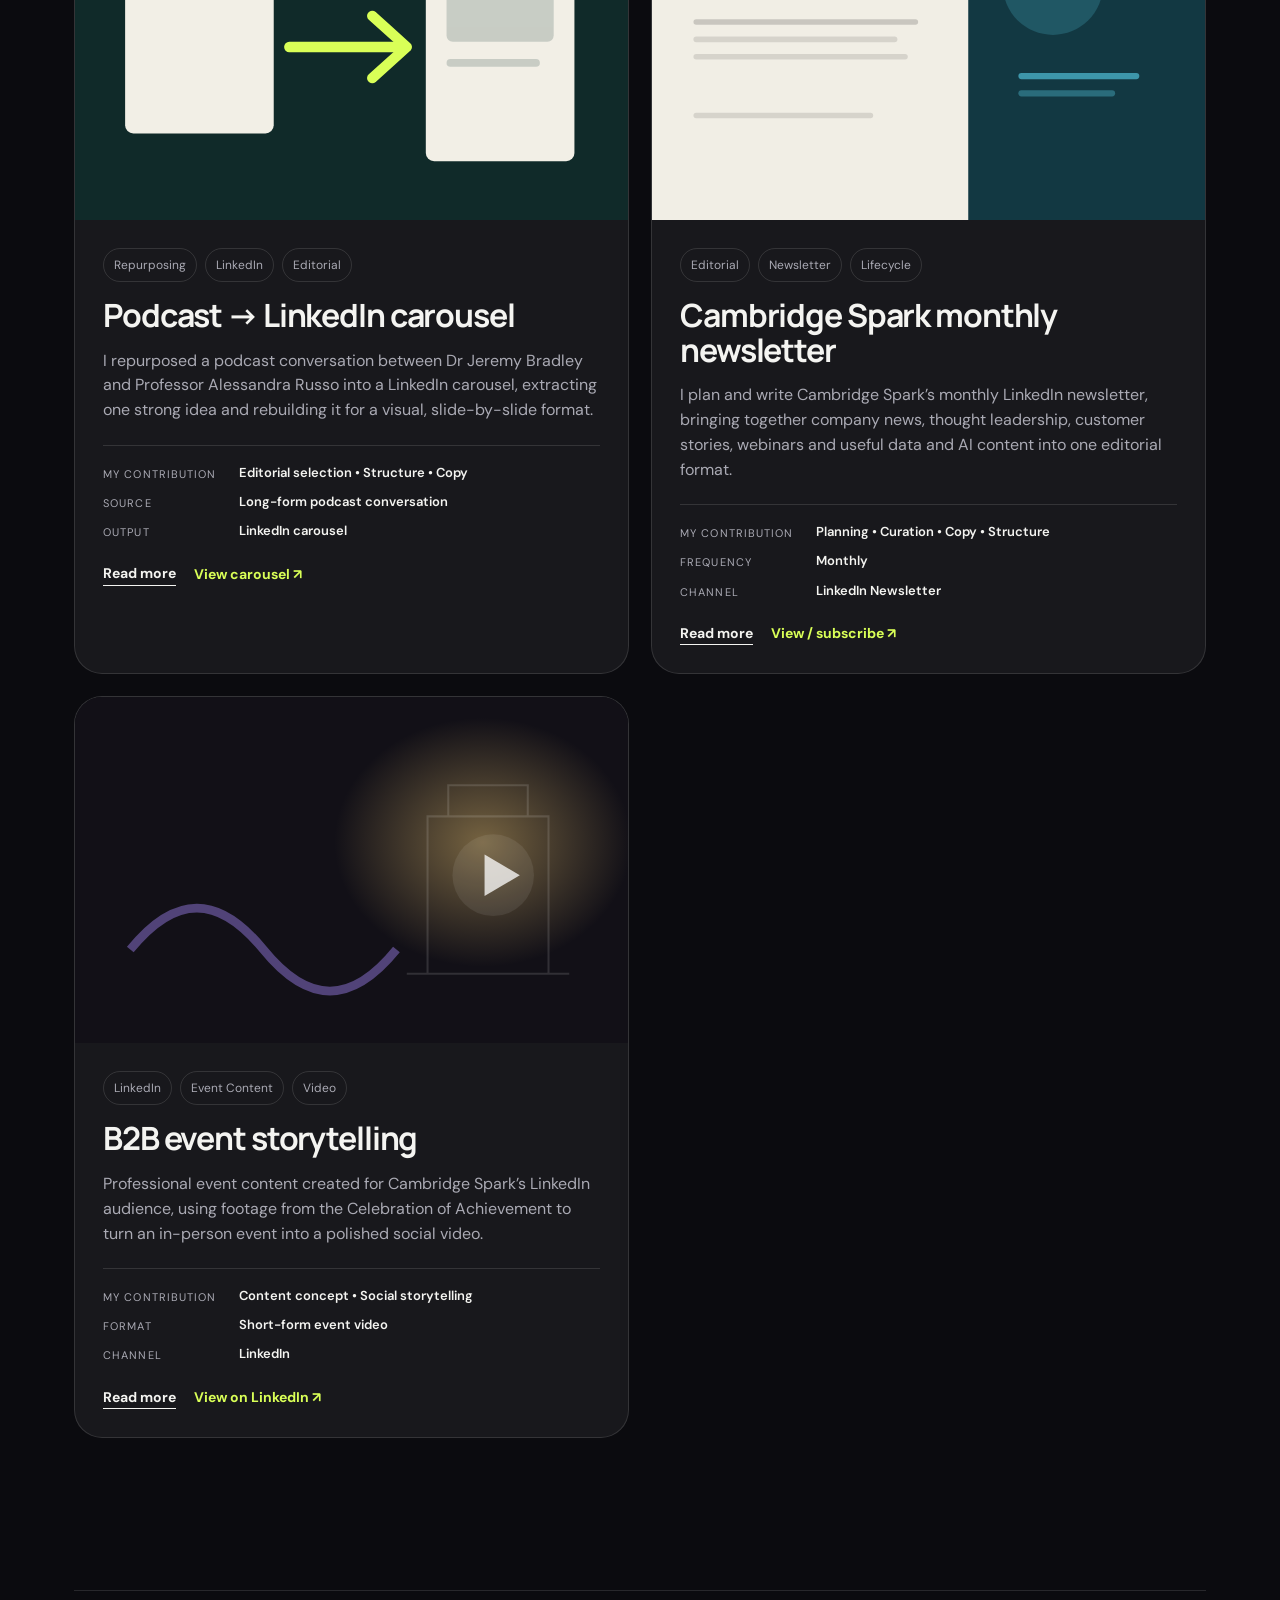
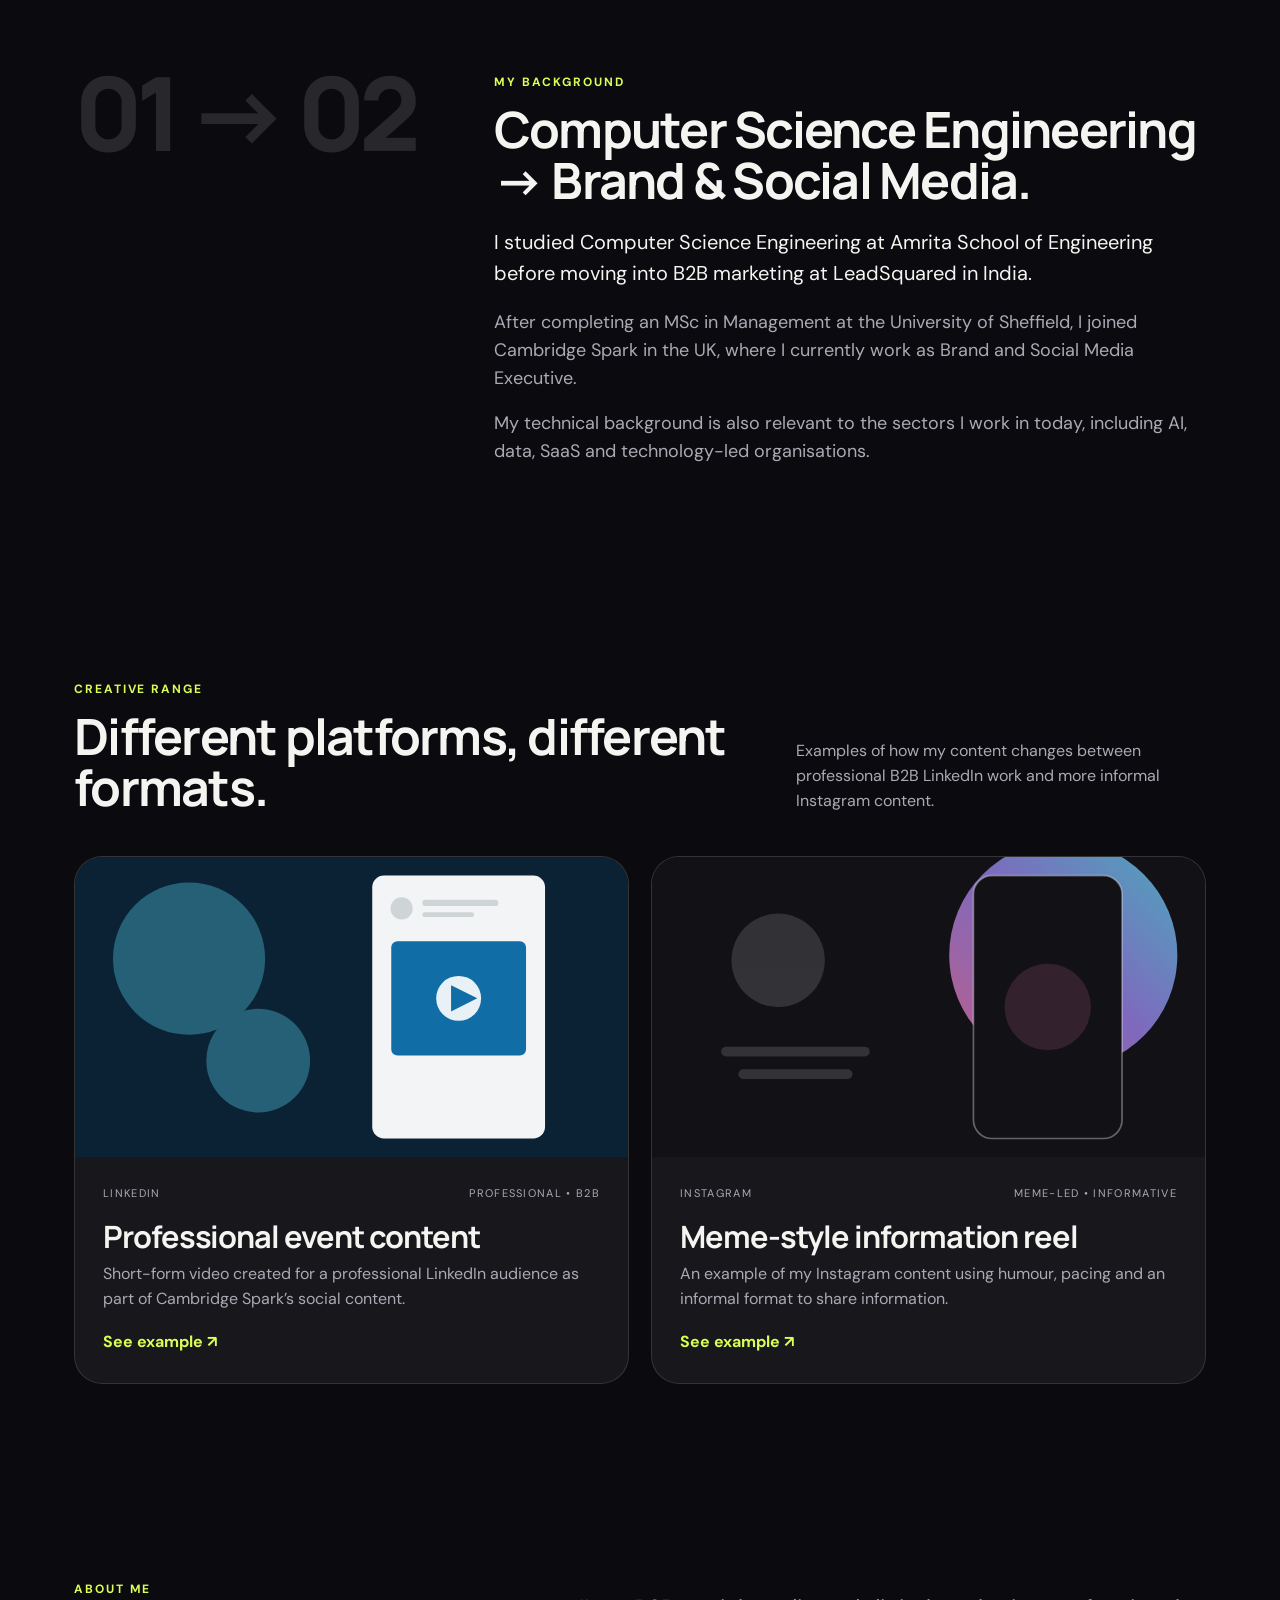
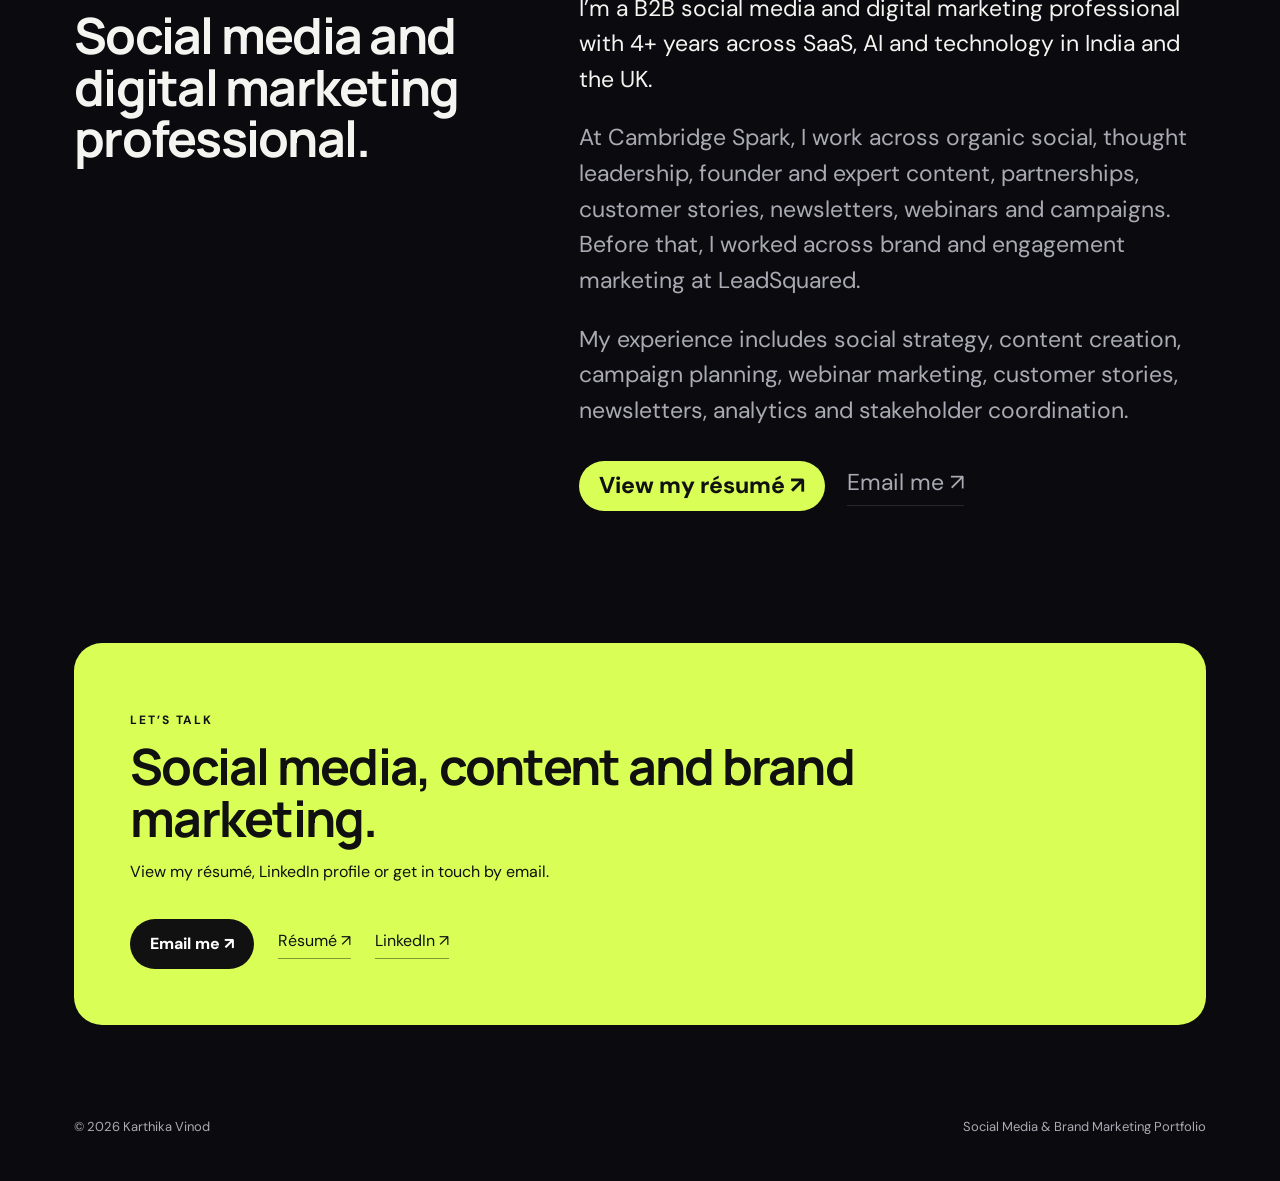
==== commit 247a475f: "changes added" ====
--- a/index.html
+++ b/index.html
@@ -20,6 +20,7 @@
     <a class="brand" href="#top" aria-label="Back to top"><span class="brand-mark">KV</span><span>Karthika Vinod</span></a>
     <nav class="nav" aria-label="Primary navigation">
       <a href="#strengths">What I bring</a>
+      <a href="#accounts">Accounts</a>
       <a href="#work">Work</a>
       <a href="#story">My story</a>
       <a href="#about">About</a>
@@ -73,6 +74,76 @@
       </div>
     </section>
 
+
+    <section id="accounts" class="section accounts-section">
+      <div class="section-heading reveal">
+        <div>
+          <p class="eyebrow">Accounts I manage</p>
+          <h2>Ongoing social ownership, not just one-off campaigns.</h2>
+        </div>
+        <p>Two very different spaces: a B2B company account with clear commercial goals, and a personal Instagram page I use as a creative testing ground.</p>
+      </div>
+
+      <div class="account-grid">
+        <article class="account-card account-card-business reveal">
+          <div class="account-visual">
+            <img src="assets/linkedin-cover.svg" alt="Cambridge Spark LinkedIn account visual">
+            <span class="account-badge">Primary B2B channel</span>
+          </div>
+          <div class="account-body">
+            <div class="account-head">
+              <div>
+                <p class="eyebrow">Cambridge Spark</p>
+                <h3>LinkedIn & supporting social channels</h3>
+              </div>
+              <span class="account-platform">LinkedIn</span>
+            </div>
+            <p>When I started managing Cambridge Spark’s social presence, LinkedIn posting was sporadic and follower growth was slow. I moved the page towards a consistent, daily content engine built around campaigns, thought leadership, customer stories, webinars, company news and timely industry content.</p>
+            <p>As a B2B education business, LinkedIn is the main strategic focus. I also maintain the company’s presence across Instagram, YouTube, Facebook and X so the wider social ecosystem stays active and consistent.</p>
+
+            <div class="account-stats" aria-label="Cambridge Spark social results">
+              <div><strong>+297%</strong><span>social interactions</span></div>
+              <div><strong>+251%</strong><span>impressions</span></div>
+              <div><strong>207</strong><span>contacts from organic social</span></div>
+              <div><strong>1,292</strong><span>organic posts managed</span></div>
+            </div>
+
+            <div class="account-actions">
+              <a class="button" href="https://www.linkedin.com/school/cambridge-spark" target="_blank" rel="noreferrer">View Cambridge Spark on LinkedIn ↗</a>
+            </div>
+          </div>
+        </article>
+
+        <article class="account-card account-card-personal reveal">
+          <div class="account-visual">
+            <img src="assets/instagram-cover.svg" alt="Personal Instagram creative content visual">
+            <span class="account-badge">Personal creative project</span>
+          </div>
+          <div class="account-body">
+            <div class="account-head">
+              <div>
+                <p class="eyebrow">Personal Instagram</p>
+                <h3>A low-stakes space to test ideas.</h3>
+              </div>
+              <span class="account-platform">Instagram</span>
+            </div>
+            <p>I work from home and spend most of my day creating within a B2B brand environment, so my personal Instagram gives me another creative outlet. When an idea or format does not fit the company channels I manage, I can experiment with it here instead.</p>
+            <p>I post when I have something I want to make rather than following a strict schedule. The content is mostly lifestyle-led: everyday life, useful information, travel and funny talking-to-camera videos.</p>
+            <p>It also gives me a practical way to stay close to social trends, test different hooks, edits and formats, and learn how content behaves without using a company account as the testing ground.</p>
+
+            <div class="account-note">
+              <span>What I use it for</span>
+              <strong>Hooks • Talking-to-camera • Meme formats • Short-form editing • Trend testing</strong>
+            </div>
+
+            <div class="account-actions">
+              <a class="button secondary-button" href="https://www.instagram.com/potatosurvives?knvt=MTFhZjdmcXpzYmpqYQ==" target="_blank" rel="noreferrer">View @potatosurvives ↗</a>
+            </div>
+          </div>
+        </article>
+      </div>
+    </section>
+
     <section id="work" class="section">
       <div class="section-heading reveal">
         <div><p class="eyebrow">Selected work</p><h2>Campaigns, content and brand work.</h2></div>
--- a/styles.css
+++ b/styles.css
@@ -59,3 +59,29 @@
 @media(max-width:600px){
   .project-details div{grid-template-columns:1fr;gap:2px}
 }
+
+.accounts-section{padding-top:72px}
+.account-grid{display:grid;grid-template-columns:1.2fr .8fr;gap:22px}
+.account-card{border:1px solid var(--line);border-radius:var(--radius);overflow:hidden;background:var(--surface);display:flex;flex-direction:column}
+.account-visual{position:relative;height:250px;overflow:hidden;background:#111218}
+.account-visual img{width:100%;height:100%;object-fit:cover;display:block;transition:transform .55s cubic-bezier(.2,.7,.2,1)}
+.account-card:hover .account-visual img{transform:scale(1.025)}
+.account-badge{position:absolute;left:20px;top:20px;padding:8px 11px;border-radius:999px;background:rgba(11,11,15,.76);border:1px solid rgba(255,255,255,.16);backdrop-filter:blur(10px);font-size:11px;font-weight:700;text-transform:uppercase;letter-spacing:.08em}
+.account-body{padding:30px;display:flex;flex-direction:column;flex:1}
+.account-head{display:flex;justify-content:space-between;gap:24px;align-items:start;margin-bottom:12px}
+.account-head .eyebrow{margin:0 0 7px}
+.account-head h3{font-size:clamp(25px,2.5vw,34px);line-height:1.05;margin:0}
+.account-platform{font-size:11px;color:var(--muted);border:1px solid var(--line);border-radius:999px;padding:7px 10px;white-space:nowrap}
+.account-body>p{color:var(--muted);margin:10px 0}
+.account-stats{display:grid;grid-template-columns:repeat(2,1fr);gap:1px;margin-top:24px;border:1px solid var(--line);background:var(--line);border-radius:18px;overflow:hidden}
+.account-stats div{background:#111218;padding:20px}
+.account-stats strong{display:block;font:700 28px/1 "Manrope",sans-serif;color:var(--text)}
+.account-stats span{display:block;margin-top:8px;font-size:12px;color:var(--muted)}
+.account-note{margin-top:22px;padding-top:18px;border-top:1px solid var(--line)}
+.account-note span{display:block;color:var(--muted);font-size:11px;text-transform:uppercase;letter-spacing:.1em;margin-bottom:5px}
+.account-note strong{font-size:13px;line-height:1.5}
+.account-actions{margin-top:auto;padding-top:26px}
+.secondary-button{background:transparent;color:var(--text);border:1px solid var(--line)}
+.secondary-button:hover{box-shadow:none;border-color:rgba(255,255,255,.3)}
+@media(max-width:900px){.account-grid{grid-template-columns:1fr}.account-visual{height:280px}}
+@media(max-width:600px){.account-body{padding:24px}.account-head{display:block}.account-platform{display:inline-block;margin-top:14px}.account-stats{grid-template-columns:1fr 1fr}.account-visual{height:220px}}
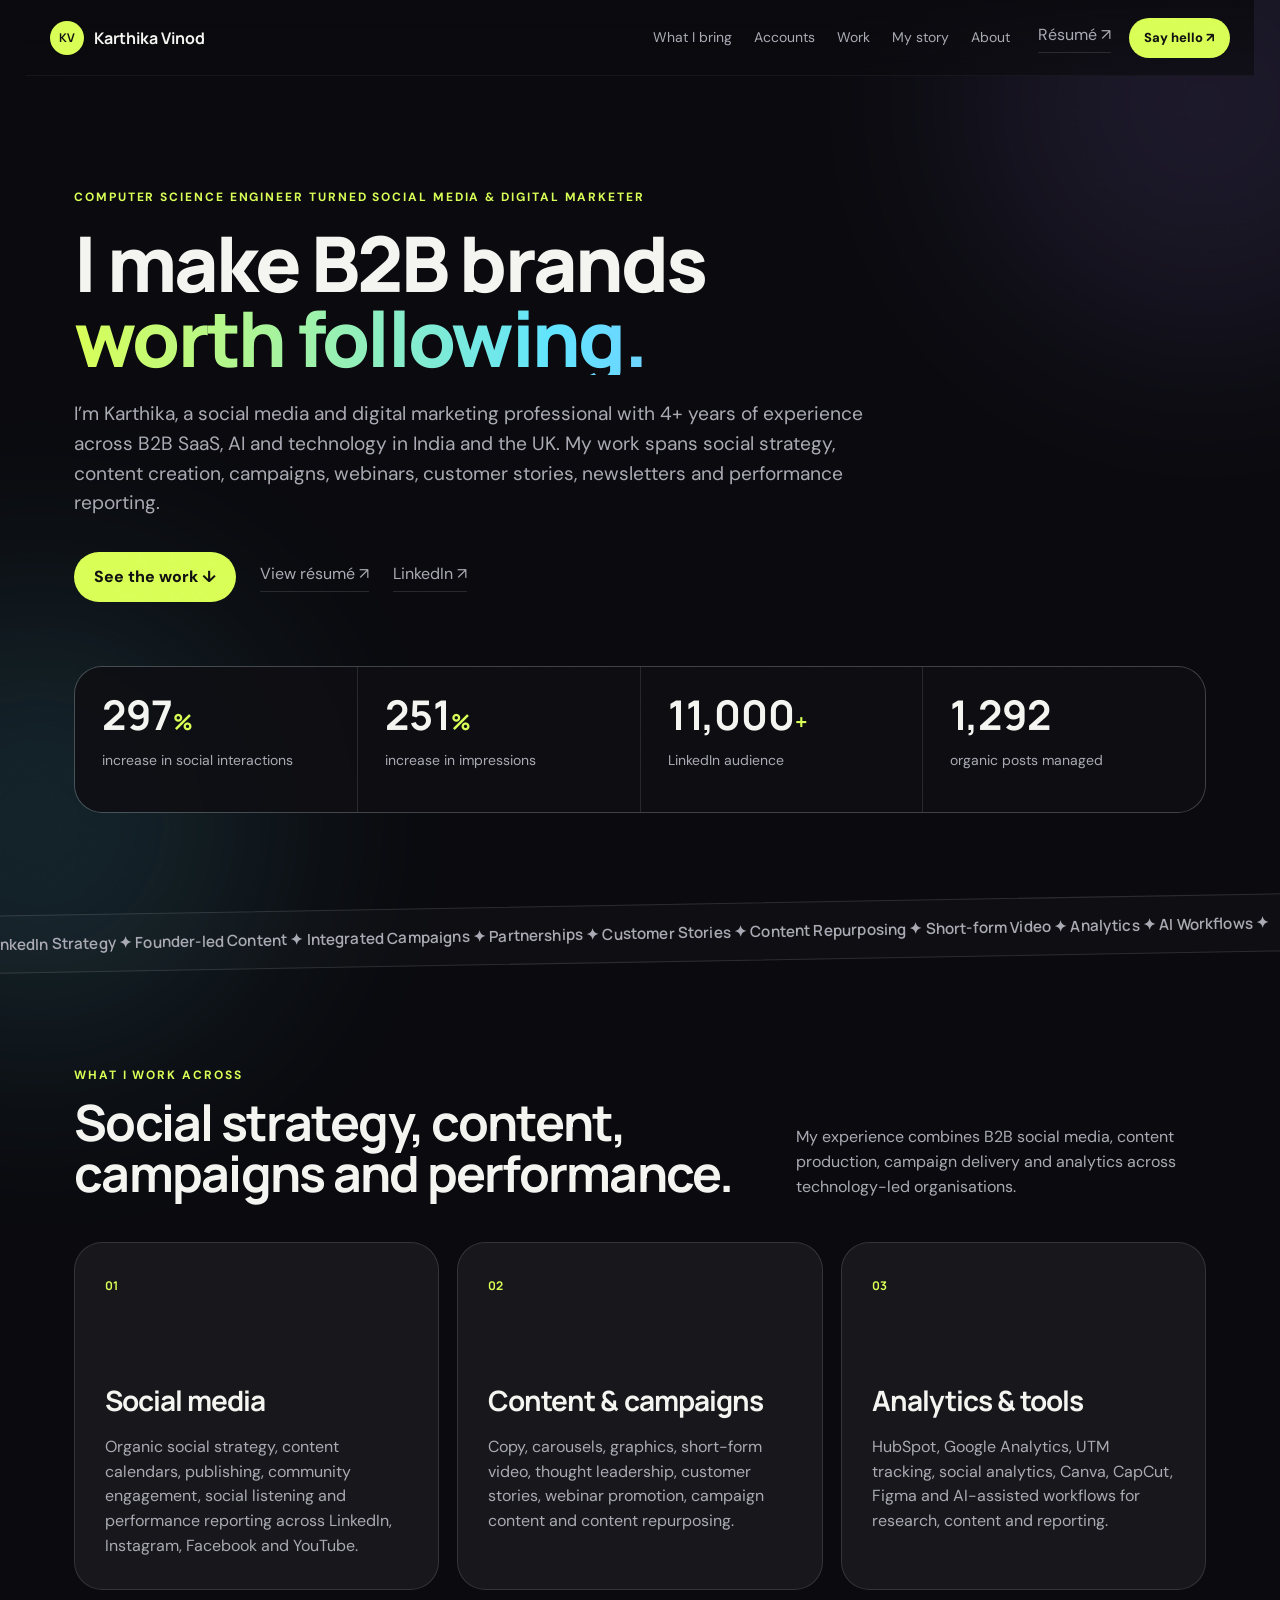
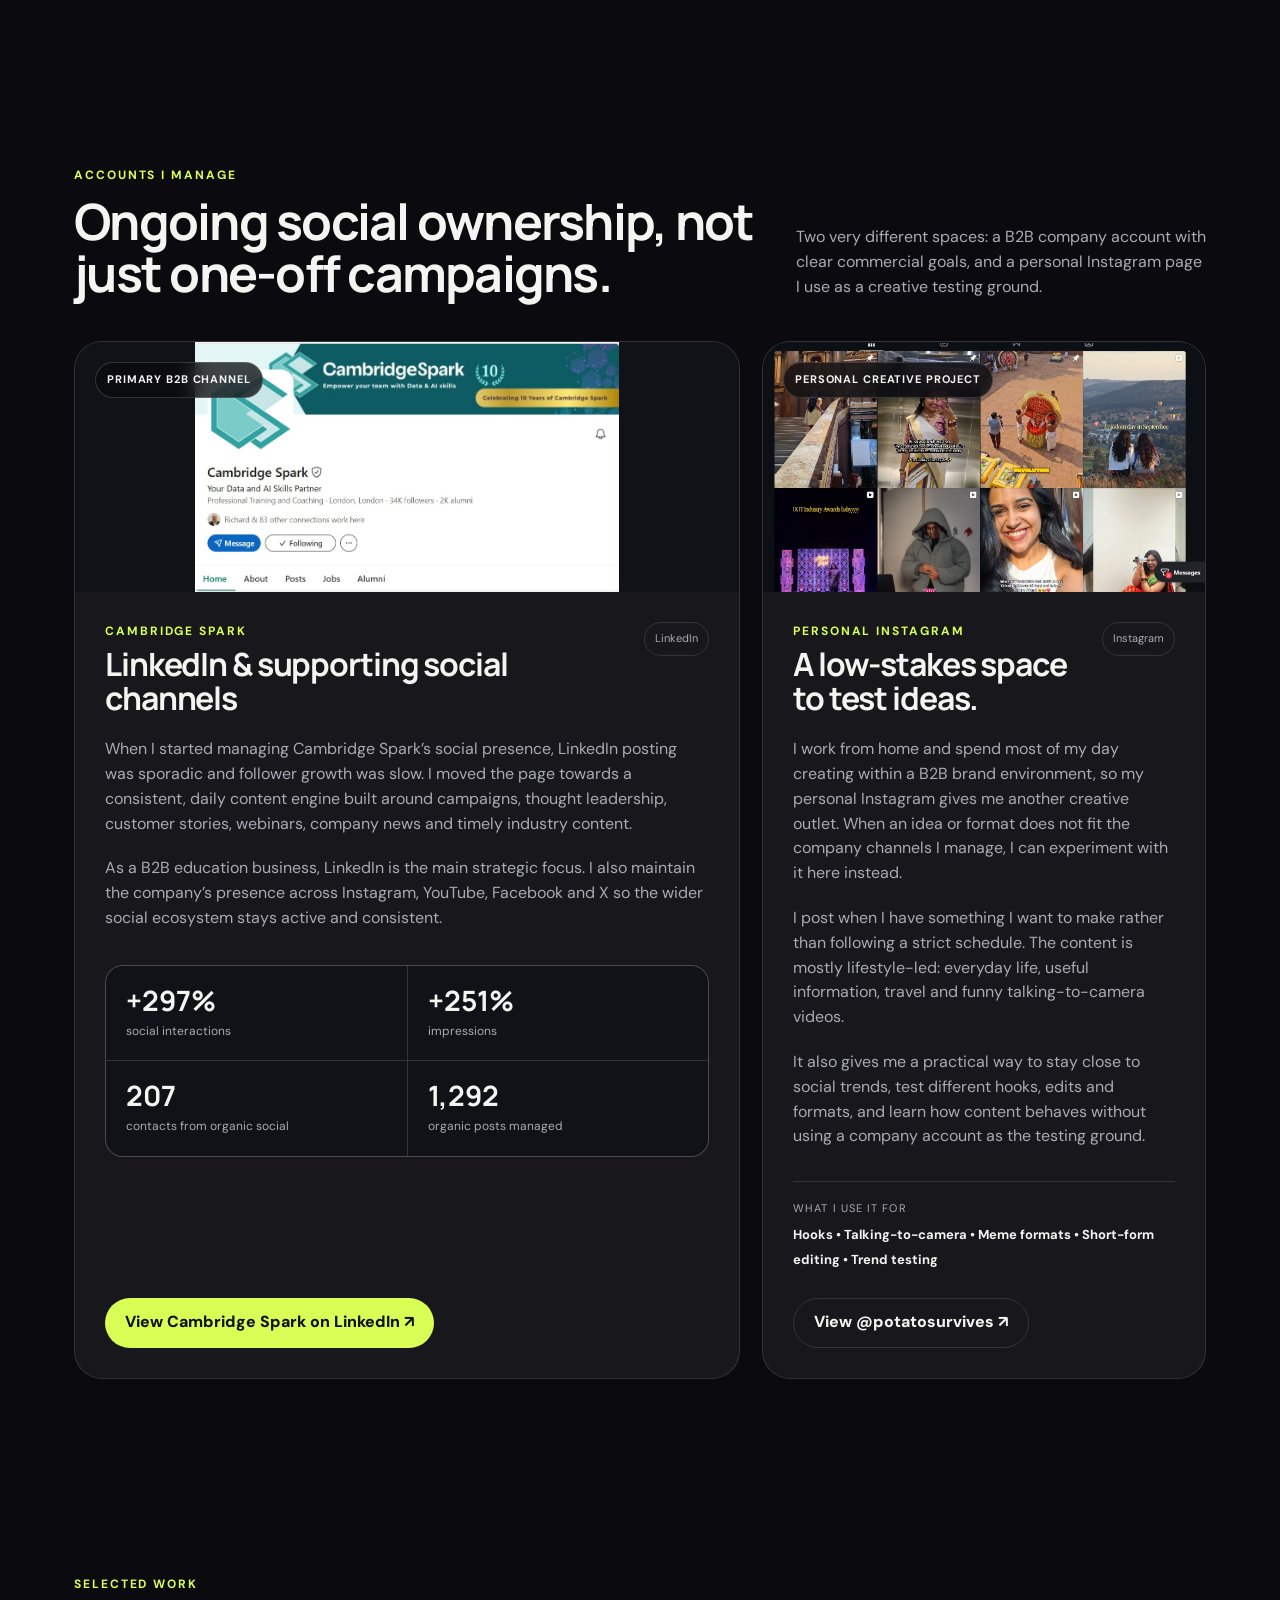
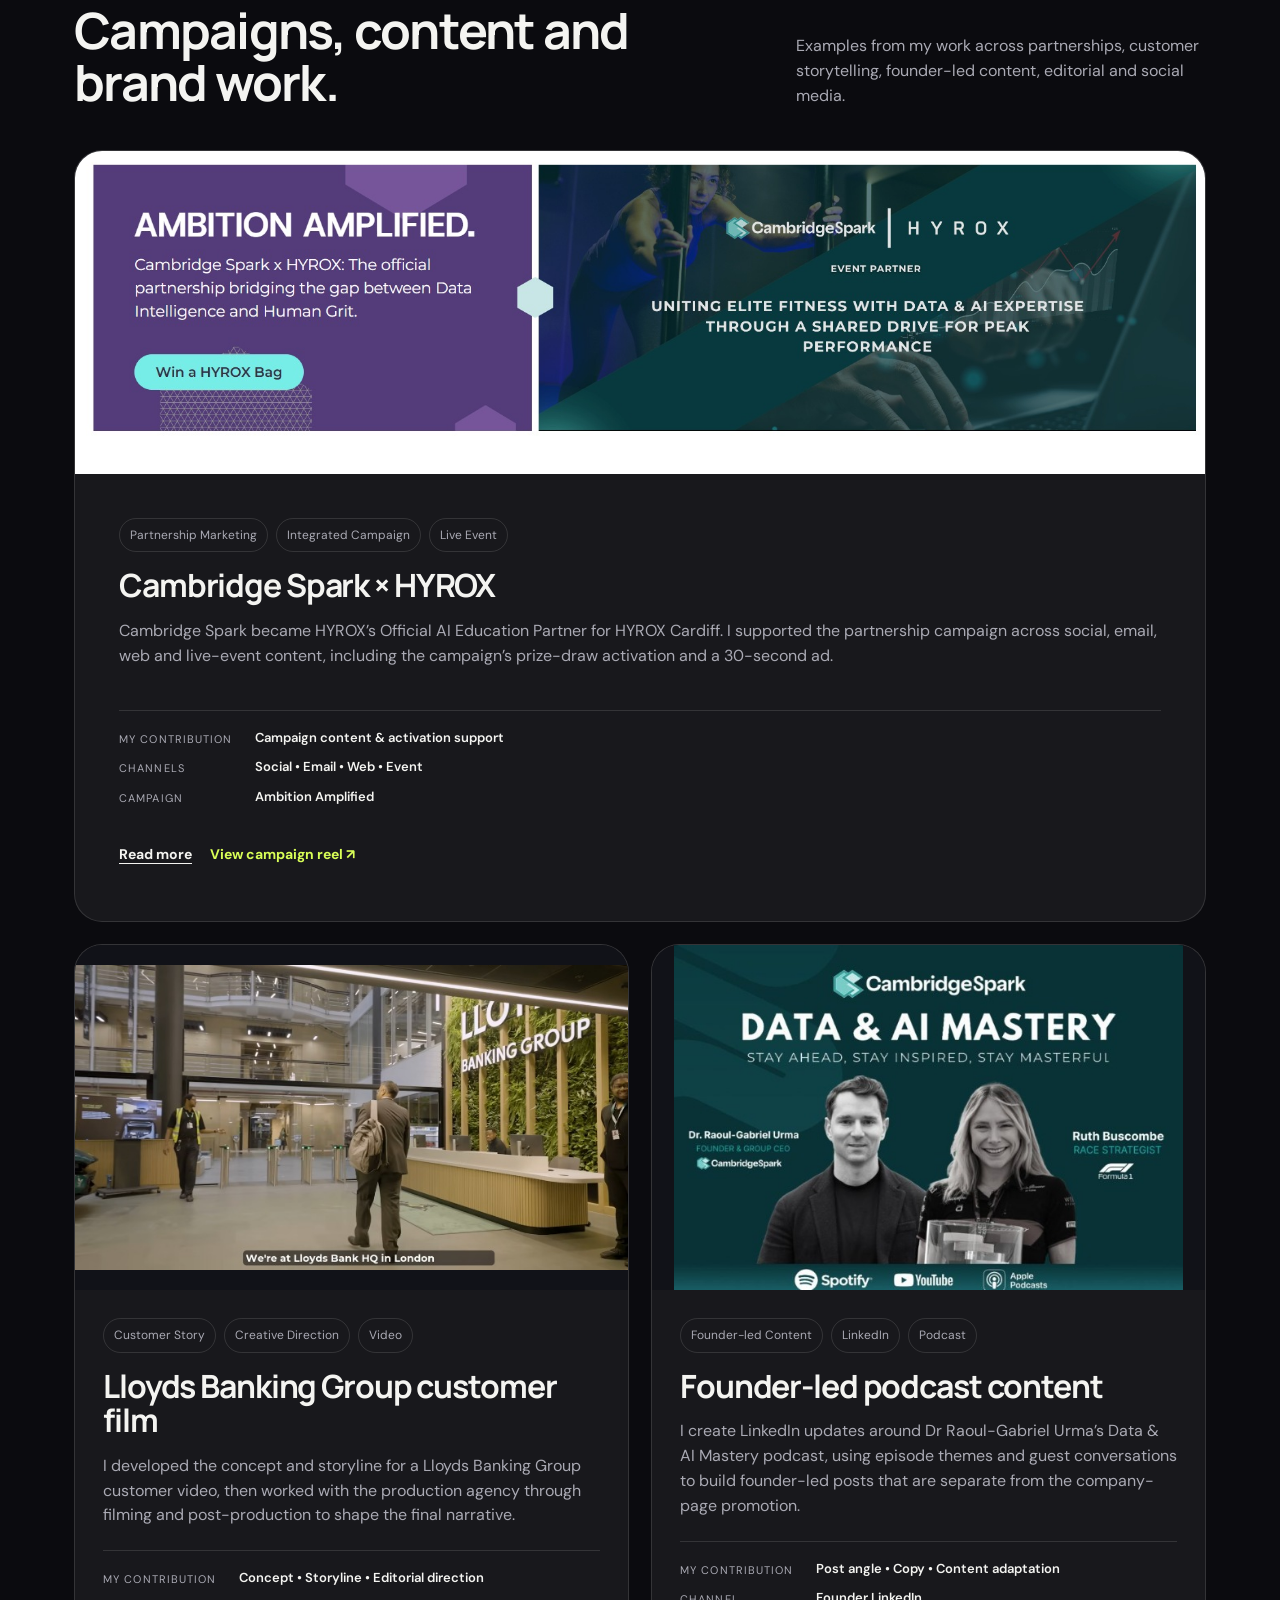
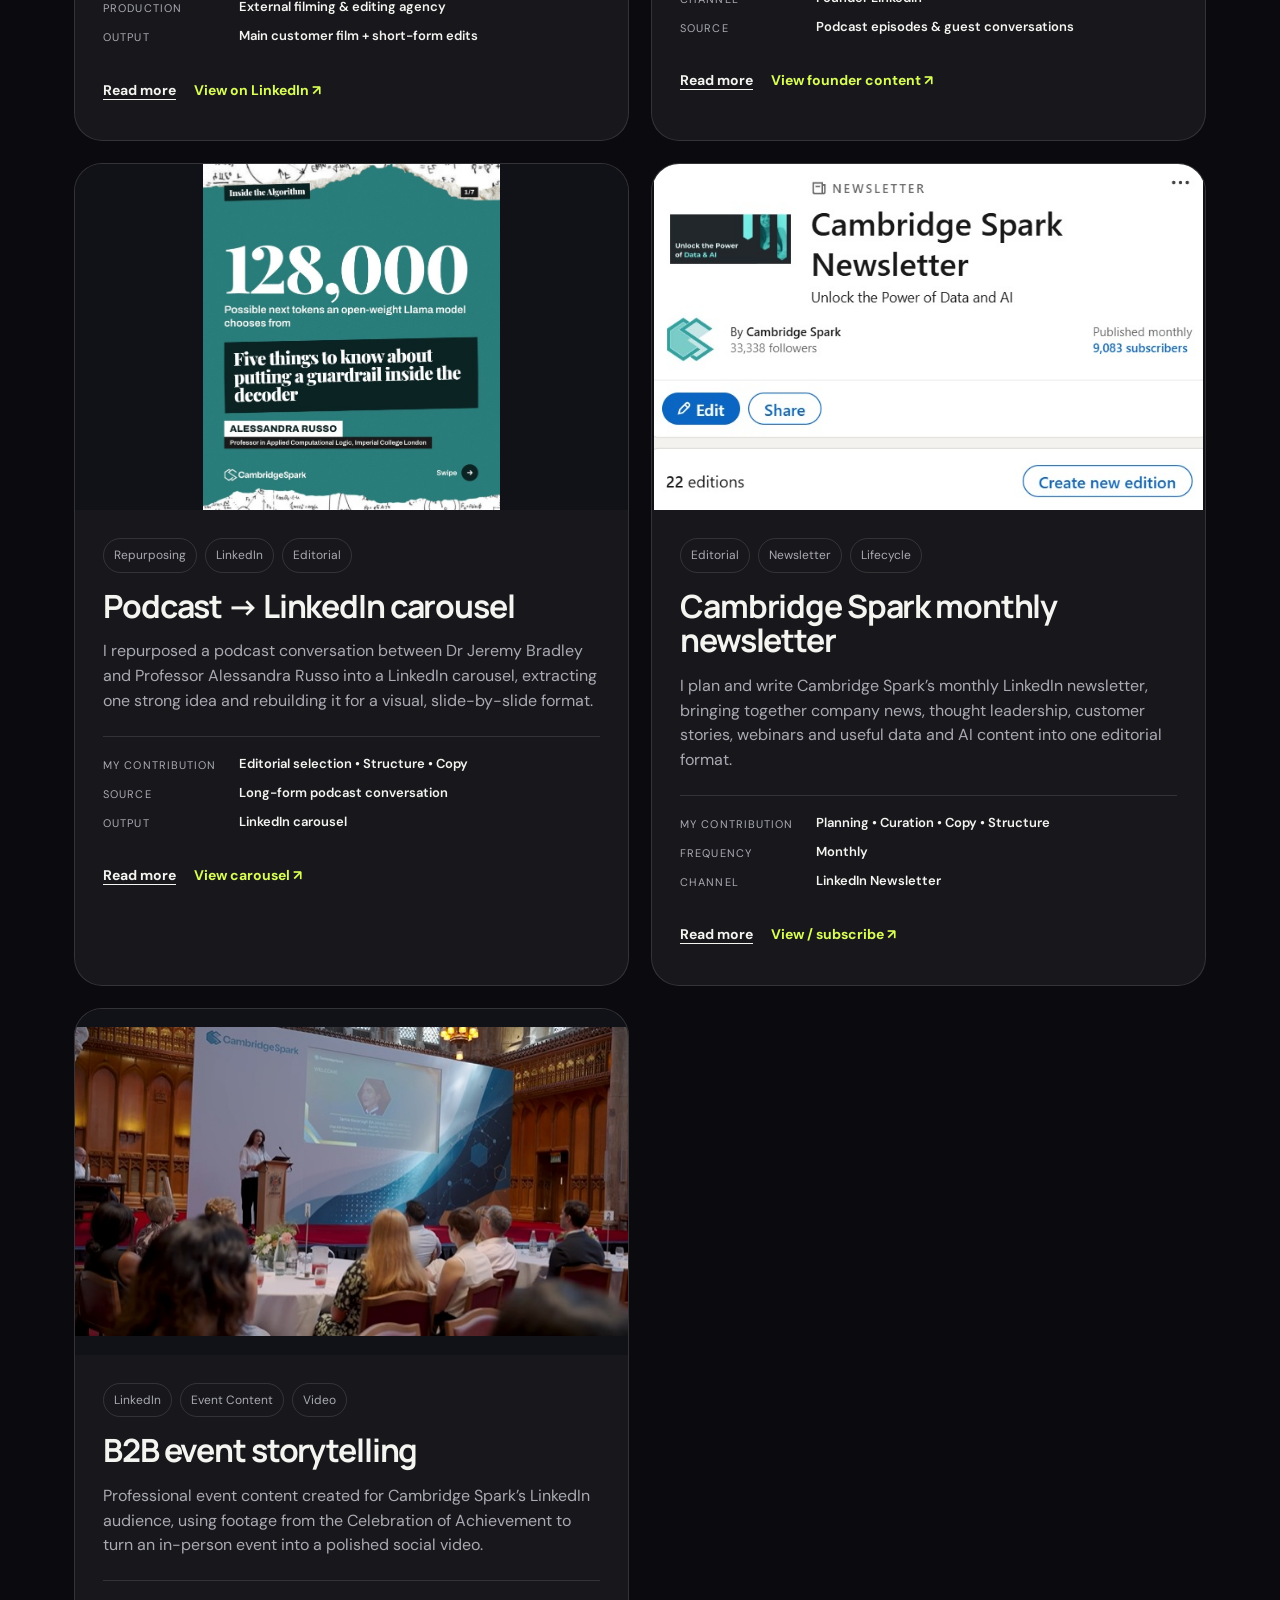
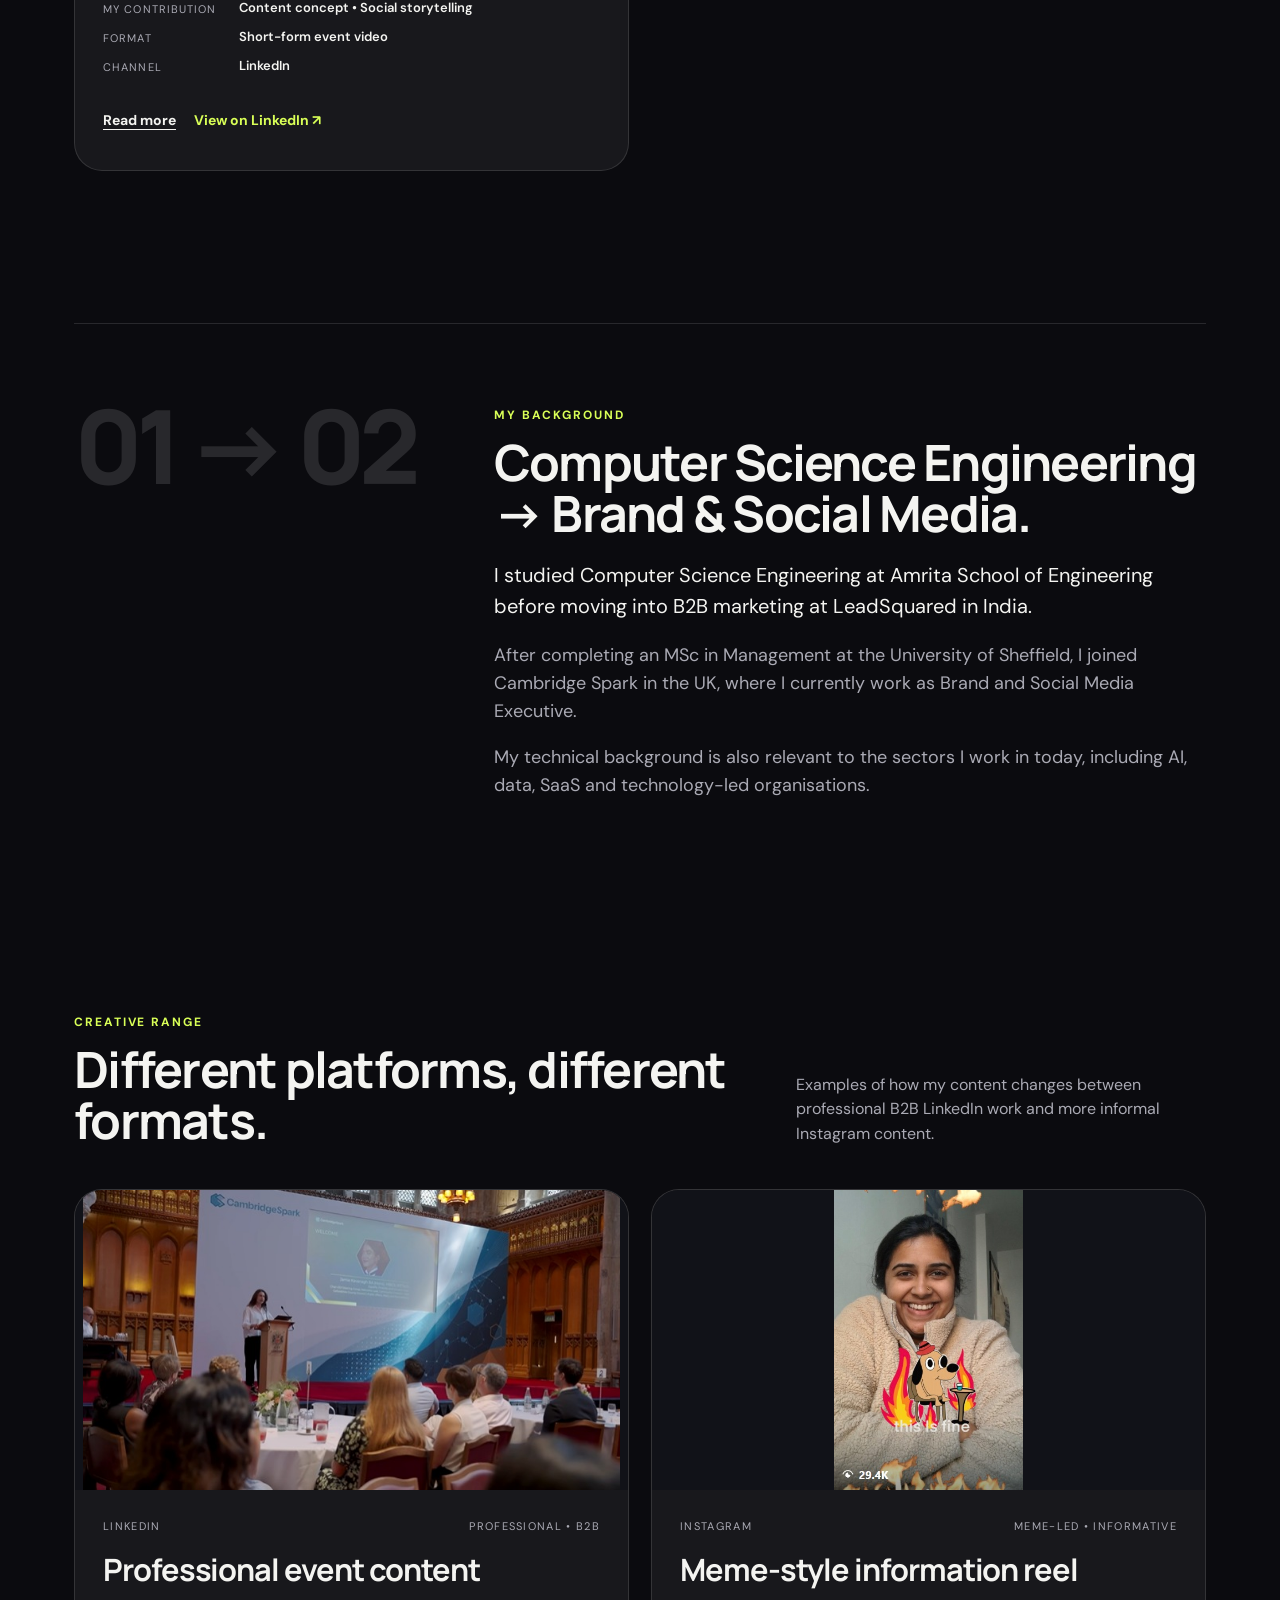
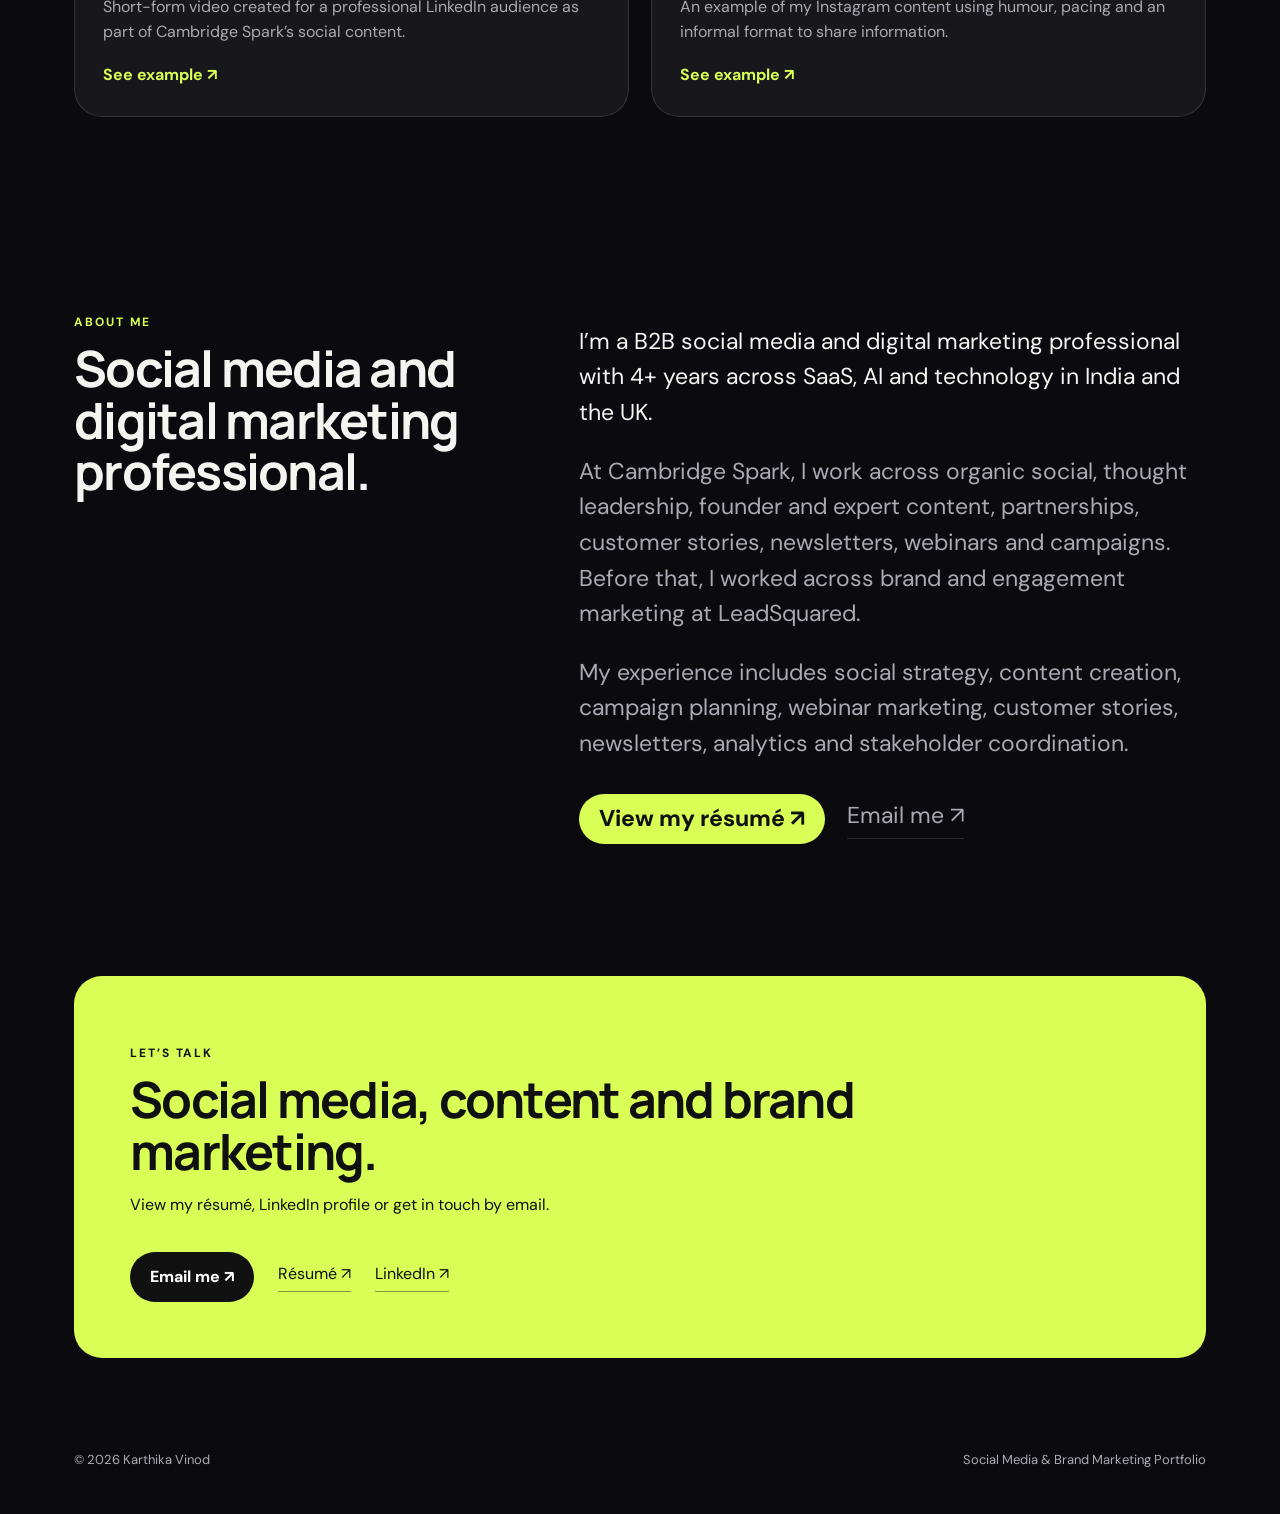
==== commit ace0b2f0: "changes added again" ====
--- a/index.html
+++ b/index.html
@@ -87,7 +87,7 @@
       <div class="account-grid">
         <article class="account-card account-card-business reveal">
           <div class="account-visual">
-            <img src="assets/linkedin-cover.svg" alt="Cambridge Spark LinkedIn account visual">
+            <img class="sample-image" src="assets/cambridge-spark-linkedin.jpg" alt="Cambridge Spark’s LinkedIn company page with its tenth anniversary banner">
             <span class="account-badge">Primary B2B channel</span>
           </div>
           <div class="account-body">
@@ -116,7 +116,7 @@
 
         <article class="account-card account-card-personal reveal">
           <div class="account-visual">
-            <img src="assets/instagram-cover.svg" alt="Personal Instagram creative content visual">
+            <img class="sample-image" src="assets/personal-instagram-grid.jpg" alt="Karthika’s Instagram grid showing travel, everyday life and short-form videos">
             <span class="account-badge">Personal creative project</span>
           </div>
           <div class="account-body">
@@ -152,7 +152,7 @@
 
       <div class="project-grid">
         <article class="project project-featured reveal" data-project="hyrox">
-          <div class="project-visual image-visual"><img class="project-image" src="assets/hyrox-cover.svg" alt="Cambridge Spark x HYROX partnership campaign cover"></div>
+          <div class="project-visual sample-visual"><img class="project-image sample-image" src="assets/hyrox-ambition-amplified.jpg" width="1655" height="472" alt="Ambition Amplified campaign landing page for the Cambridge Spark × HYROX partnership"></div>
           <div class="project-body">
             <div class="tags"><span>Partnership Marketing</span><span>Integrated Campaign</span><span>Live Event</span></div>
             <h3>Cambridge Spark × HYROX</h3>
@@ -167,7 +167,7 @@
         </article>
 
         <article class="project reveal" data-project="lloyds">
-          <div class="project-visual image-visual"><img class="project-image" src="assets/lloyds-cover.svg" alt="Lloyds Banking Group customer story cover"></div>
+          <div class="project-visual sample-visual"><img class="project-image sample-image" src="assets/lloyds-customer-film-still.jpg" alt="Lloyds Banking Group headquarters in London, as shown in the customer film"></div>
           <div class="project-body">
             <div class="tags"><span>Customer Story</span><span>Creative Direction</span><span>Video</span></div>
             <h3>Lloyds Banking Group customer film</h3>
@@ -182,7 +182,7 @@
         </article>
 
         <article class="project reveal" data-project="founder">
-          <div class="project-visual image-visual"><img class="project-image" src="assets/founder-cover.svg" alt="Data and AI Mastery founder-led content cover"></div>
+          <div class="project-visual sample-visual"><img class="project-image sample-image" src="assets/data-ai-mastery.jpg" alt="Data & AI Mastery podcast artwork featuring Raoul-Gabriel Urma and Ruth Buscombe"></div>
           <div class="project-body">
             <div class="tags"><span>Founder-led Content</span><span>LinkedIn</span><span>Podcast</span></div>
             <h3>Founder-led podcast content</h3>
@@ -197,7 +197,7 @@
         </article>
 
         <article class="project reveal" data-project="repurpose">
-          <div class="project-visual image-visual"><img class="project-image" src="assets/repurpose-cover.svg" alt="Podcast to LinkedIn carousel content repurposing cover"></div>
+          <div class="project-visual sample-visual"><img class="project-image sample-image" src="assets/inside-the-algorithm-carousel.jpg" alt="Inside the Algorithm carousel cover about guardrails in model decoding, featuring Alessandra Russo"></div>
           <div class="project-body">
             <div class="tags"><span>Repurposing</span><span>LinkedIn</span><span>Editorial</span></div>
             <h3>Podcast → LinkedIn carousel</h3>
@@ -212,7 +212,7 @@
         </article>
 
         <article class="project reveal" data-project="newsletter">
-          <div class="project-visual image-visual"><img class="project-image" src="assets/newsletter-cover.svg" alt="Cambridge Spark monthly newsletter cover"></div>
+          <div class="project-visual sample-visual"><img class="project-image sample-image" src="assets/cambridge-spark-newsletter.jpg" alt="Cambridge Spark’s monthly LinkedIn newsletter page"></div>
           <div class="project-body">
             <div class="tags"><span>Editorial</span><span>Newsletter</span><span>Lifecycle</span></div>
             <h3>Cambridge Spark monthly newsletter</h3>
@@ -227,7 +227,7 @@
         </article>
 
         <article class="project reveal" data-project="eventvideo">
-          <div class="project-visual image-visual"><img class="project-image" src="assets/event-video-cover.svg" alt="Professional B2B event video cover"></div>
+          <div class="project-visual sample-visual"><img class="project-image sample-image" src="assets/achievement-event-still.jpg" alt="A speaker addresses guests at Cambridge Spark’s Celebration of Achievement"></div>
           <div class="project-body">
             <div class="tags"><span>LinkedIn</span><span>Event Content</span><span>Video</span></div>
             <h3>B2B event storytelling</h3>
@@ -263,7 +263,7 @@
       </div>
       <div class="range-grid">
         <article class="range-card reveal">
-          <img class="range-image" src="assets/linkedin-cover.svg" alt="LinkedIn B2B content visual">
+          <img class="range-image sample-image" src="assets/achievement-event-still.jpg" alt="Audience and stage at Cambridge Spark’s Celebration of Achievement">
           <div class="range-copy">
             <div class="range-topline"><span>LinkedIn</span><span>Professional • B2B</span></div>
             <h3>Professional event content</h3>
@@ -272,7 +272,7 @@
           </div>
         </article>
         <article class="range-card reveal">
-          <img class="range-image" src="assets/instagram-cover.svg" alt="Instagram short-form content visual">
+          <img class="range-image sample-image" src="assets/instagram-reel-still.jpg" alt="Karthika’s This Is Fine Instagram reel with a 29.4K view count">
           <div class="range-copy">
             <div class="range-topline"><span>Instagram</span><span>Meme-led • Informative</span></div>
             <h3>Meme-style information reel</h3>
@@ -314,17 +314,16 @@
 
   <footer><span>© <span id="year"></span> Karthika Vinod</span><span>Social Media & Brand Marketing Portfolio</span></footer>
 
-  <div class="modal" id="case-modal" aria-hidden="true" role="dialog" aria-modal="true" aria-labelledby="modal-title">
-    <div class="modal-backdrop" data-close></div>
-    <div class="modal-panel" role="document">
-      <button class="modal-close" type="button" aria-label="Close case study" data-close>×</button>
+  <dialog class="modal" id="case-modal" aria-labelledby="modal-title">
+    <div class="modal-panel">
+      <button class="modal-close" type="button" aria-label="Close case study" autofocus>×</button>
       <p class="eyebrow" id="modal-kicker"></p>
       <h2 id="modal-title"></h2>
       <div id="modal-content"></div>
       <a id="modal-link" class="button" href="#" target="_blank" rel="noreferrer">View the work ↗</a>
     </div>
-  </div>
+  </dialog>
 
   <script src="script.js"></script>
 </body>
-</html>+</html>
--- a/styles.css
+++ b/styles.css
@@ -23,9 +23,8 @@
 .about-grid{display:grid;grid-template-columns:.82fr 1.18fr;gap:70px}.about-copy{font-size:clamp(18px,1.8vw,23px);color:var(--muted)}.about-copy p:first-child{color:var(--text)}.about-actions{display:flex;align-items:center;gap:22px;margin-top:32px;flex-wrap:wrap}
 .contact-section{padding-top:40px}.contact-card{padding:56px;border-radius:var(--radius);background:var(--lime);color:#101010}.contact-card .eyebrow{color:#111}.contact-card p{max-width:680px}.contact-card .button{background:#111;color:#fff}.contact-card .text-link{color:#111;border-color:rgba(0,0,0,.4)}
 footer{max-width:var(--max);margin:auto;padding:0 24px 44px;display:flex;justify-content:space-between;color:var(--muted);font-size:13px}.reveal{opacity:0;transform:translateY(24px);transition:opacity .75s cubic-bezier(.2,.7,.2,1),transform .75s cubic-bezier(.2,.7,.2,1)}.reveal.visible{opacity:1;transform:none}
-.modal{position:fixed;inset:0;z-index:100;display:none}.modal.open{display:block}.modal-backdrop{position:absolute;inset:0;background:rgba(0,0,0,.74);backdrop-filter:blur(10px)}.modal-panel{position:absolute;right:18px;top:18px;bottom:18px;width:min(620px,calc(100vw - 36px));overflow:auto;border-radius:26px;background:#15151b;border:1px solid var(--line);padding:54px 46px 44px;animation:panelIn .35s ease both}@keyframes panelIn{from{transform:translateX(35px);opacity:0}}.modal-close{position:absolute;right:22px;top:18px;border:0;background:none;color:#fff;font-size:34px;cursor:pointer}.modal-panel h2{font-size:34px;line-height:1.02;margin:12px 0 26px}.modal-panel h4{font:700 15px "Manrope";margin:26px 0 7px}.modal-panel p{color:var(--muted)}.modal-panel .button{margin-top:25px}
 @media(max-width:900px){.nav{display:none}.header-resume{display:none}.metrics{grid-template-columns:1fr 1fr}.strength-grid{grid-template-columns:1fr}.project-grid{grid-template-columns:1fr}.project-featured{grid-column:auto;display:block}.project-featured .project-visual{min-height:370px}.range-grid,.about-grid,.story-grid{grid-template-columns:1fr}.story-grid{gap:20px}.process-grid{grid-template-columns:1fr 1fr}.process-step:nth-child(2){border-right:0}.process-step{border-bottom:1px solid var(--line)}.section-heading{display:block}.section-heading>p{margin-top:18px}}
-@media(max-width:600px){.site-header{height:66px;padding:0 18px}.brand span:last-child{display:none}.section{padding:78px 18px}.hero-title{font-size:clamp(42px,12vw,56px)}.metrics{grid-template-columns:1fr 1fr;margin-top:56px}.metrics article{padding:20px;min-height:126px}.project-body,.project-featured .project-body{padding:24px}.range-image{height:240px}.range-copy{padding:24px}.process-grid{grid-template-columns:1fr}.process-step{border-right:0;min-height:220px}.process-step h3{margin-top:52px}.contact-card{padding:38px 26px}footer{padding:0 18px 30px;flex-direction:column;gap:8px}.modal-panel{padding:50px 28px 34px}}
+@media(max-width:600px){.site-header{height:66px;padding:0 18px}.brand span:last-child{display:none}.section{padding:78px 18px}.hero-title{font-size:clamp(42px,12vw,56px)}.metrics{grid-template-columns:1fr 1fr;margin-top:56px}.metrics article{padding:20px;min-height:126px}.project-body,.project-featured .project-body{padding:24px}.range-image{height:240px}.range-copy{padding:24px}.process-grid{grid-template-columns:1fr}.process-step{border-right:0;min-height:220px}.process-step h3{margin-top:52px}.contact-card{padding:38px 26px}footer{padding:0 18px 30px;flex-direction:column;gap:8px}}
 
 .range-copy{padding:28px;display:flex;flex-direction:column;flex:1}
 
@@ -85,3 +84,95 @@
 .secondary-button:hover{box-shadow:none;border-color:rgba(255,255,255,.3)}
 @media(max-width:900px){.account-grid{grid-template-columns:1fr}.account-visual{height:280px}}
 @media(max-width:600px){.account-body{padding:24px}.account-head{display:block}.account-platform{display:inline-block;margin-top:14px}.account-stats{grid-template-columns:1fr 1fr}.account-visual{height:220px}}
+
+html { scroll-padding-top: 76px; }
+main { overflow-x: clip; }
+html:has(.modal[open]) { overflow: hidden; }
+
+.modal {
+  position: fixed;
+  inset: 0;
+  width: 100%;
+  height: 100%;
+  max-width: none;
+  max-height: none;
+  margin: 0;
+  padding: 18px;
+  border: 0;
+  background: transparent;
+  color: var(--text);
+  overflow: hidden;
+}
+.modal[open] { display: flex; justify-content: flex-end; }
+.modal::backdrop { background: rgba(0,0,0,.74); backdrop-filter: blur(10px); }
+.modal-panel {
+  position: relative;
+  width: min(620px, 100%);
+  min-width: 0;
+  overflow: auto;
+  overscroll-behavior: contain;
+  border: 1px solid var(--line);
+  border-radius: 26px;
+  background: #15151b;
+  padding: 16px 46px 44px;
+}
+.modal-close {
+  position: sticky;
+  top: 0;
+  display: grid;
+  place-items: center;
+  width: 44px;
+  height: 44px;
+  margin-left: auto;
+  padding: 0;
+  border: 1px solid var(--line);
+  border-radius: 50%;
+  background: #15151b;
+  color: var(--text);
+  font-size: 30px;
+  line-height: 1;
+  cursor: pointer;
+}
+.modal-panel h2 { font-size: clamp(26px, 5vw, 34px); line-height: 1.1; margin: 12px 0 26px; }
+.modal-panel h4 { font: 700 15px "Manrope", sans-serif; margin: 26px 0 7px; }
+.modal-panel p:not(.eyebrow) { color: var(--muted); }
+.modal-panel p a { color: var(--lime); text-decoration: underline; text-underline-offset: 4px; }
+.modal-panel .button { margin-top: 25px; }
+.modal-panel .button[hidden] { display: none; }
+
+.project-actions a, .case-button {
+  display: inline-flex;
+  align-items: center;
+  min-height: 44px;
+}
+.case-button { border-bottom: 0; text-decoration: underline; text-underline-offset: 4px; }
+
+.project-visual.sample-visual { min-height: 0; aspect-ratio: 16 / 10; }
+.project-featured:has(.sample-visual) { display: block; }
+.project-featured .sample-visual { aspect-ratio: auto; }
+.project-featured .sample-visual img { height: auto; }
+.project-image.sample-image,
+.account-visual .sample-image,
+.range-image.sample-image {
+  background: #111218;
+  object-fit: contain;
+  transform: none;
+}
+.project:hover .sample-image,
+.account-card:hover .sample-image,
+.range-card:hover .sample-image { transform: none; }
+
+@media (min-width: 700px) and (max-width: 900px) {
+  .project-grid, .range-grid { grid-template-columns: repeat(2, minmax(0, 1fr)); }
+  .project-featured { grid-column: 1 / -1; }
+}
+
+@media (max-width: 600px) {
+  html { scroll-padding-top: 66px; }
+  .hero { padding-top: 56px; }
+  .project-visual, .project-featured .project-visual { min-height: 0; aspect-ratio: 4 / 3; }
+  .project-visual.sample-visual { aspect-ratio: 4 / 3; }
+  .project-featured .sample-visual { aspect-ratio: auto; }
+  .modal { padding: 8px; }
+  .modal-panel { padding: 10px clamp(16px, 5vw, 28px) 28px; border-radius: 18px; }
+}
